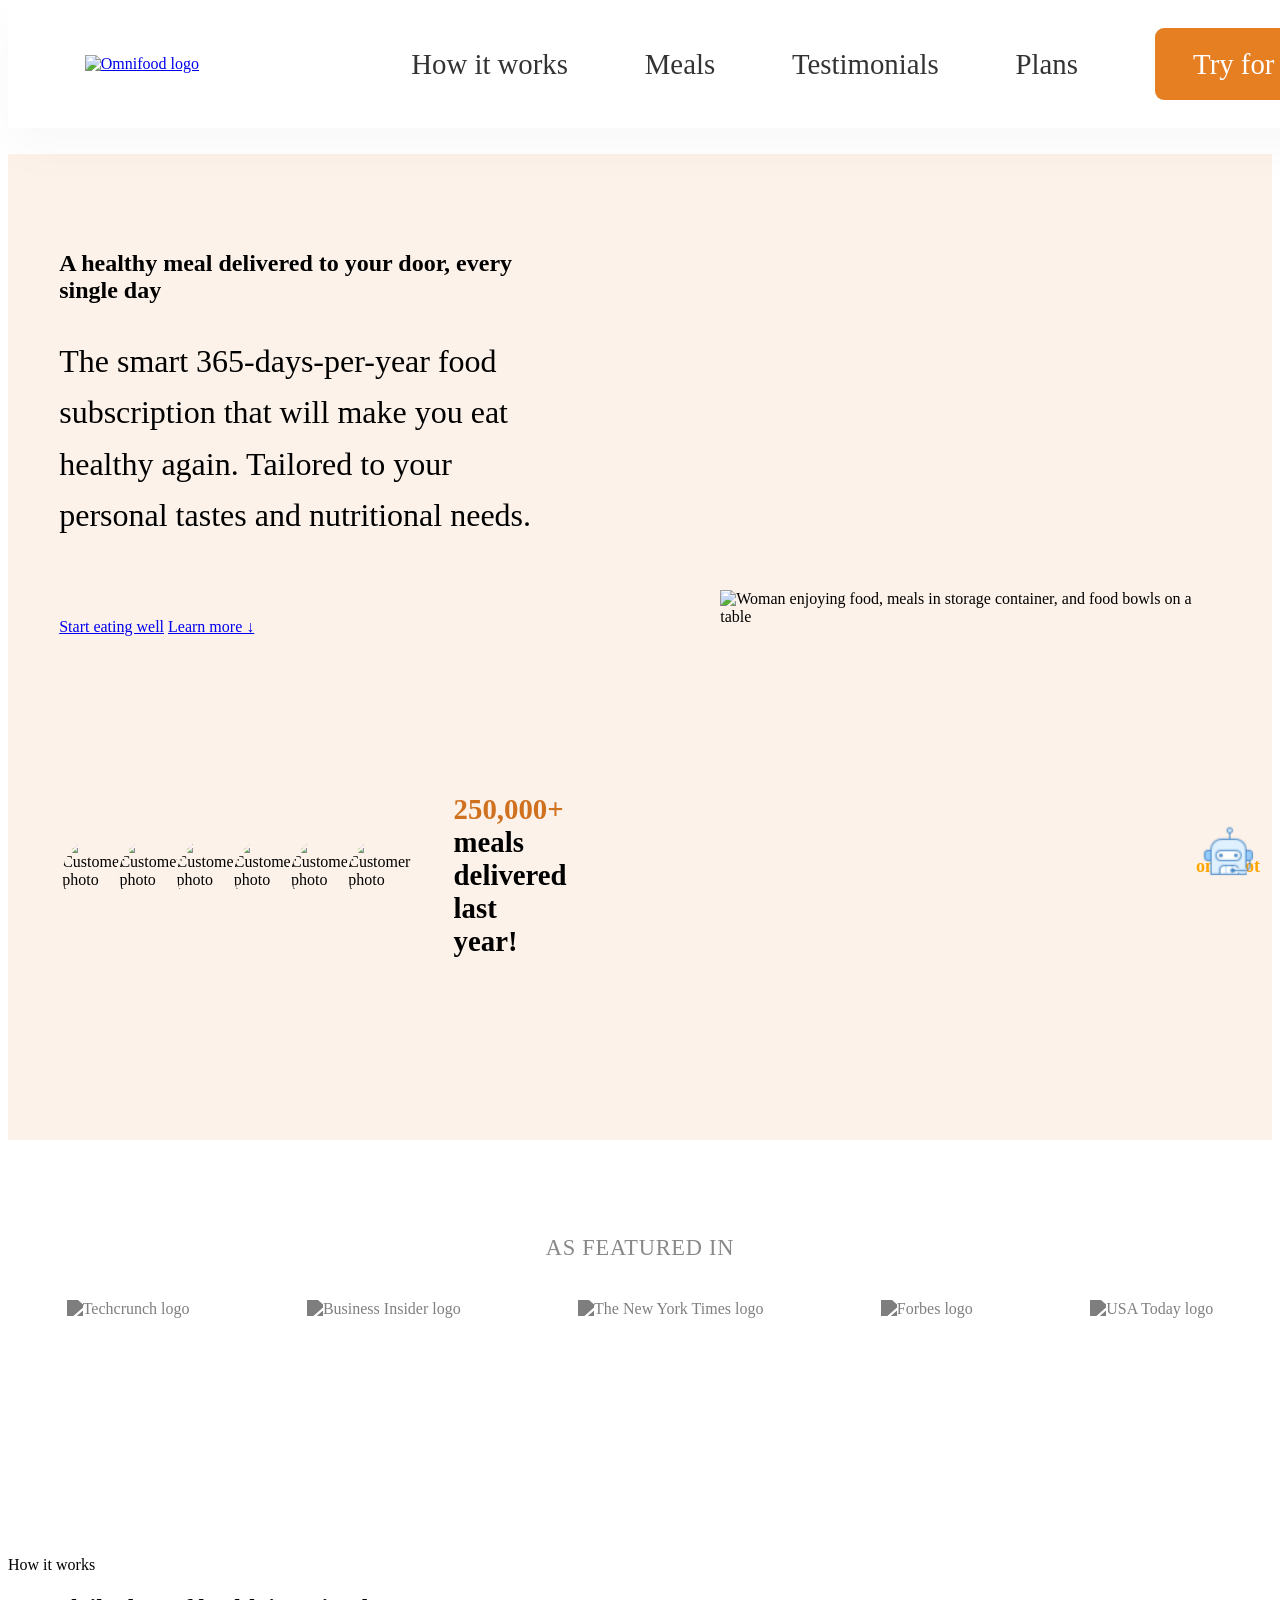
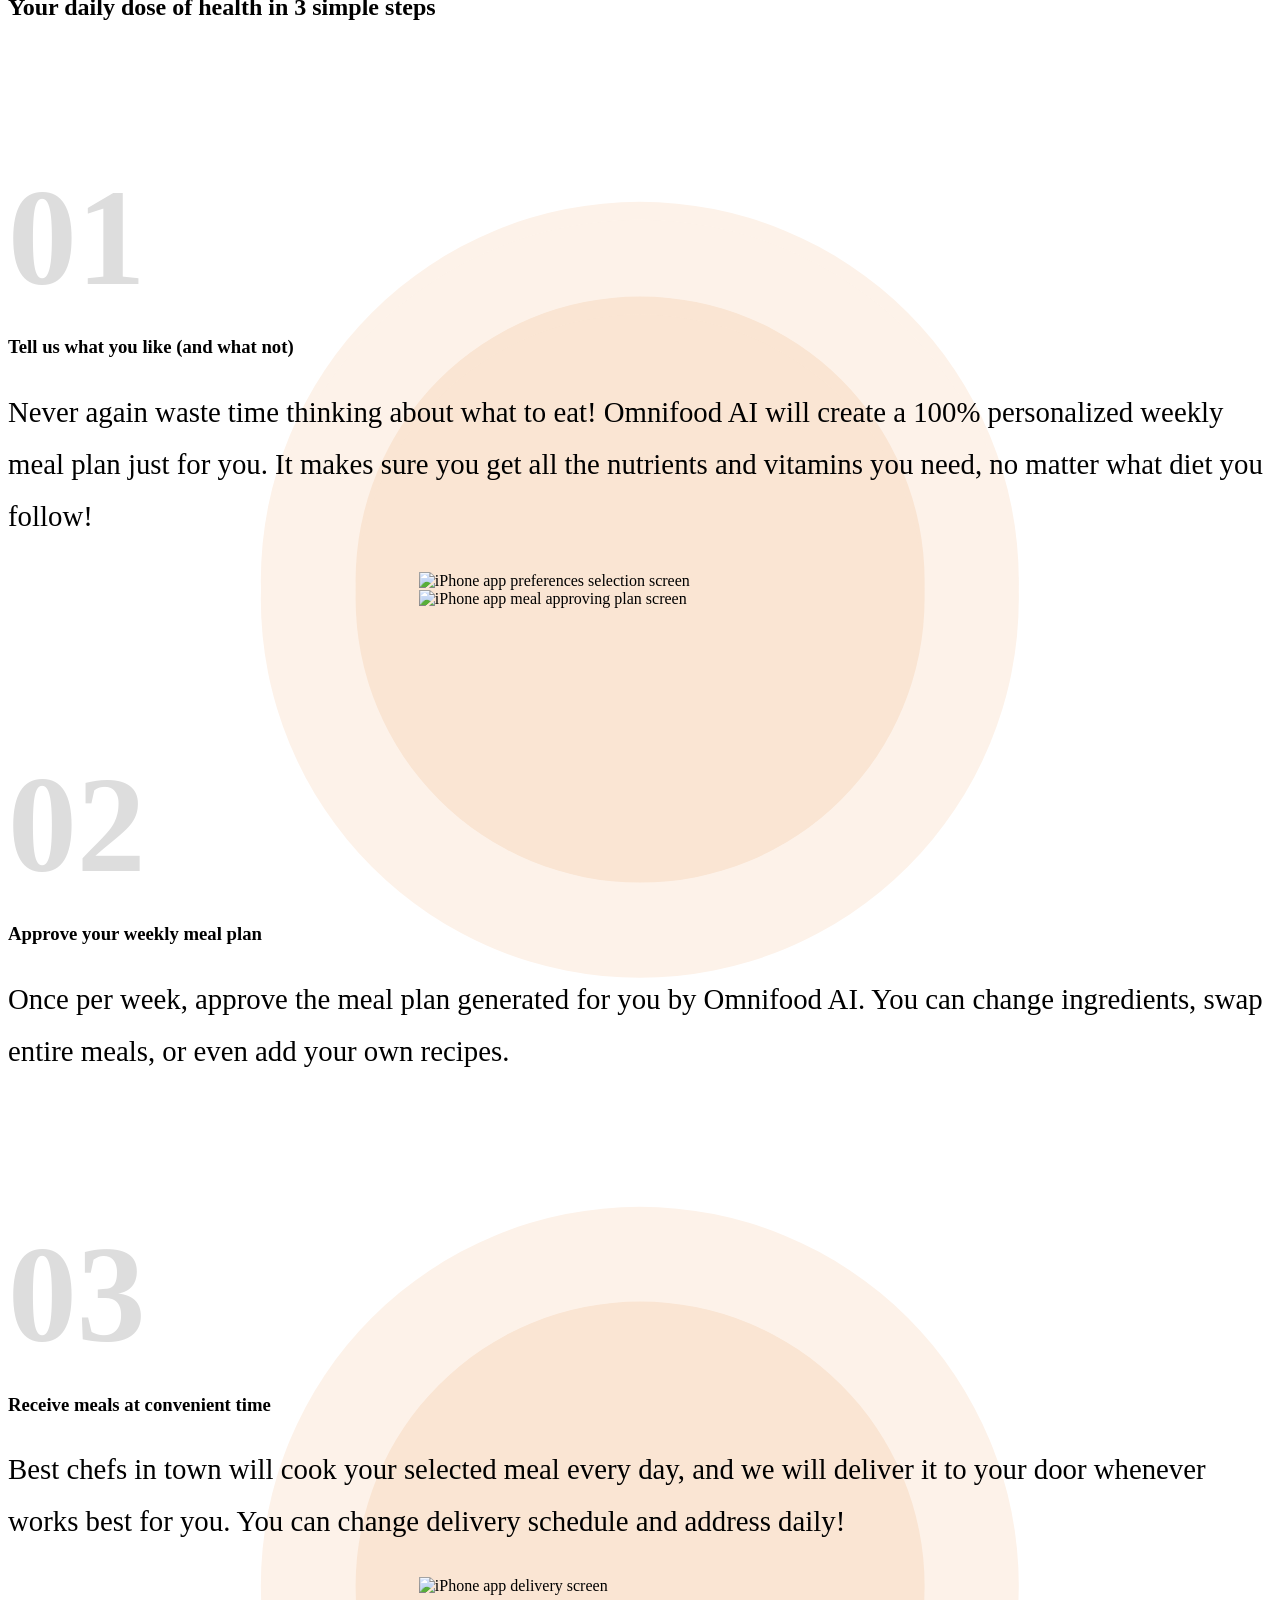
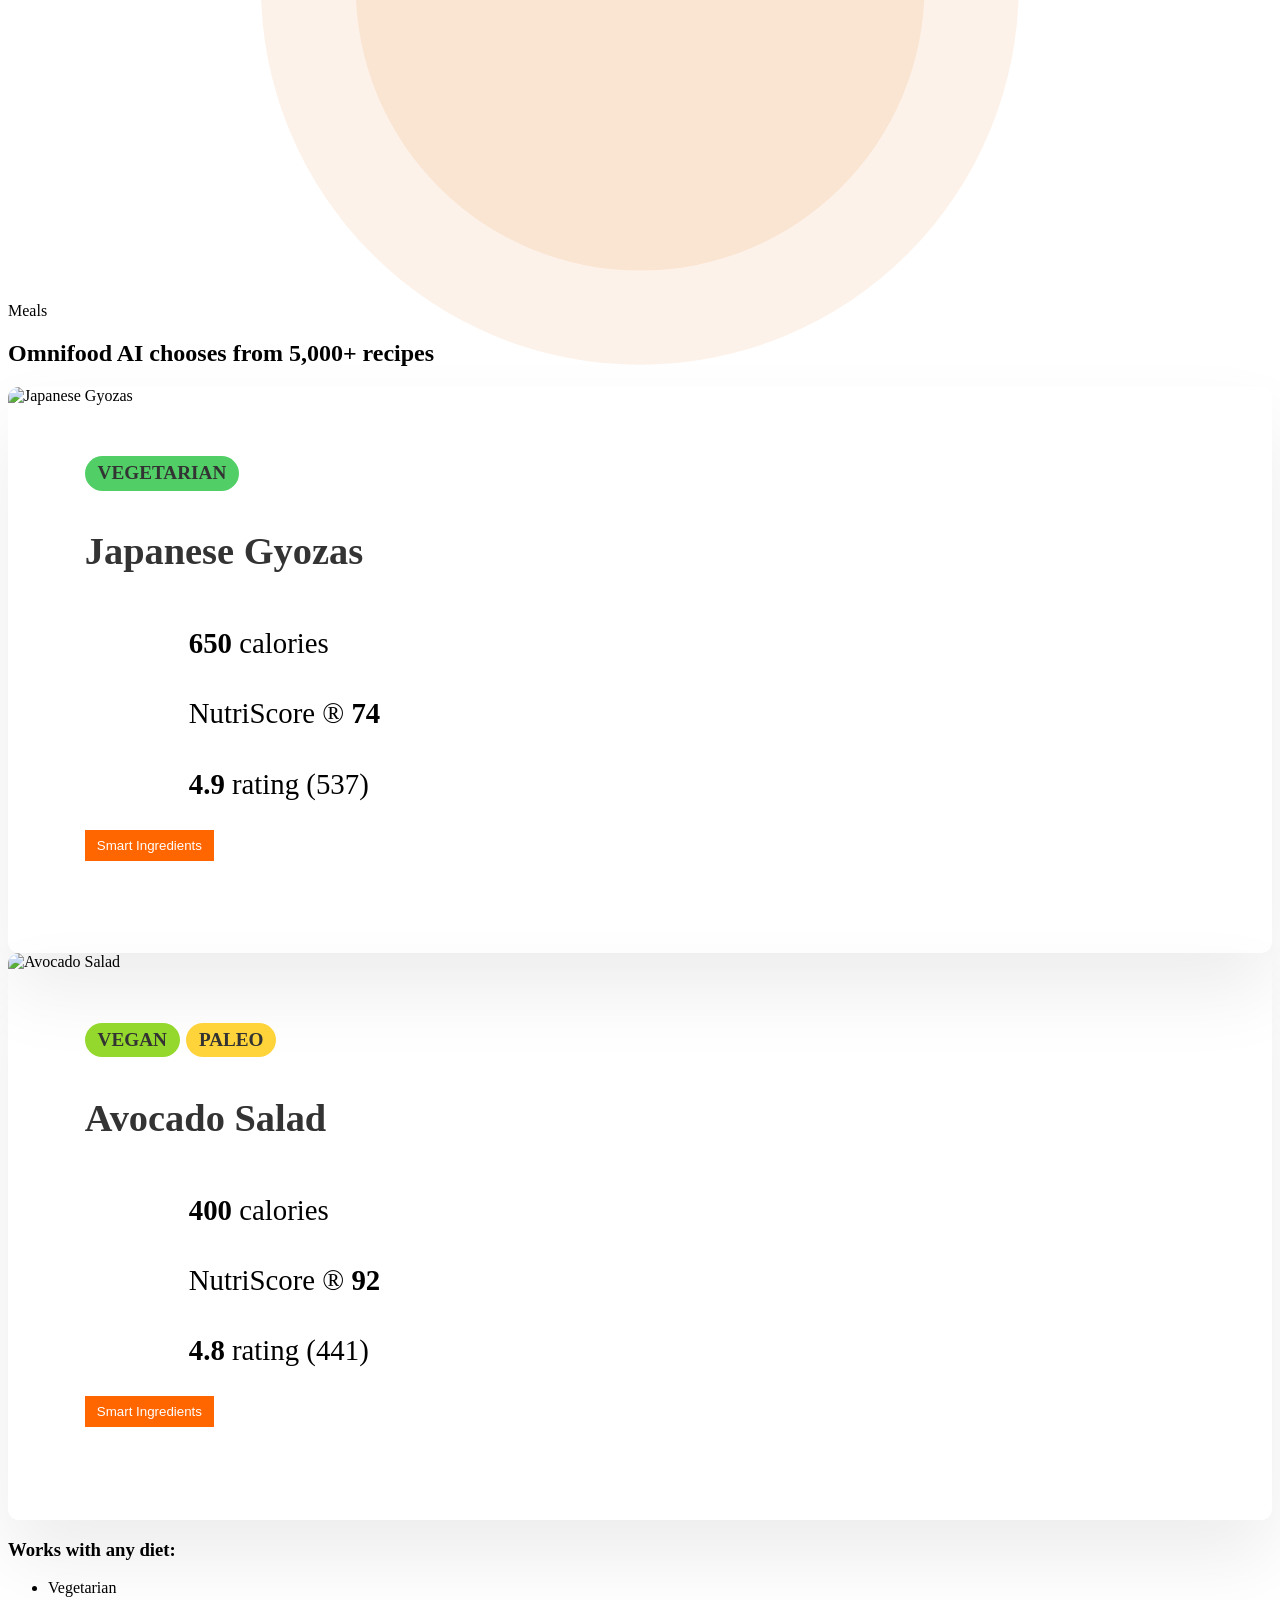
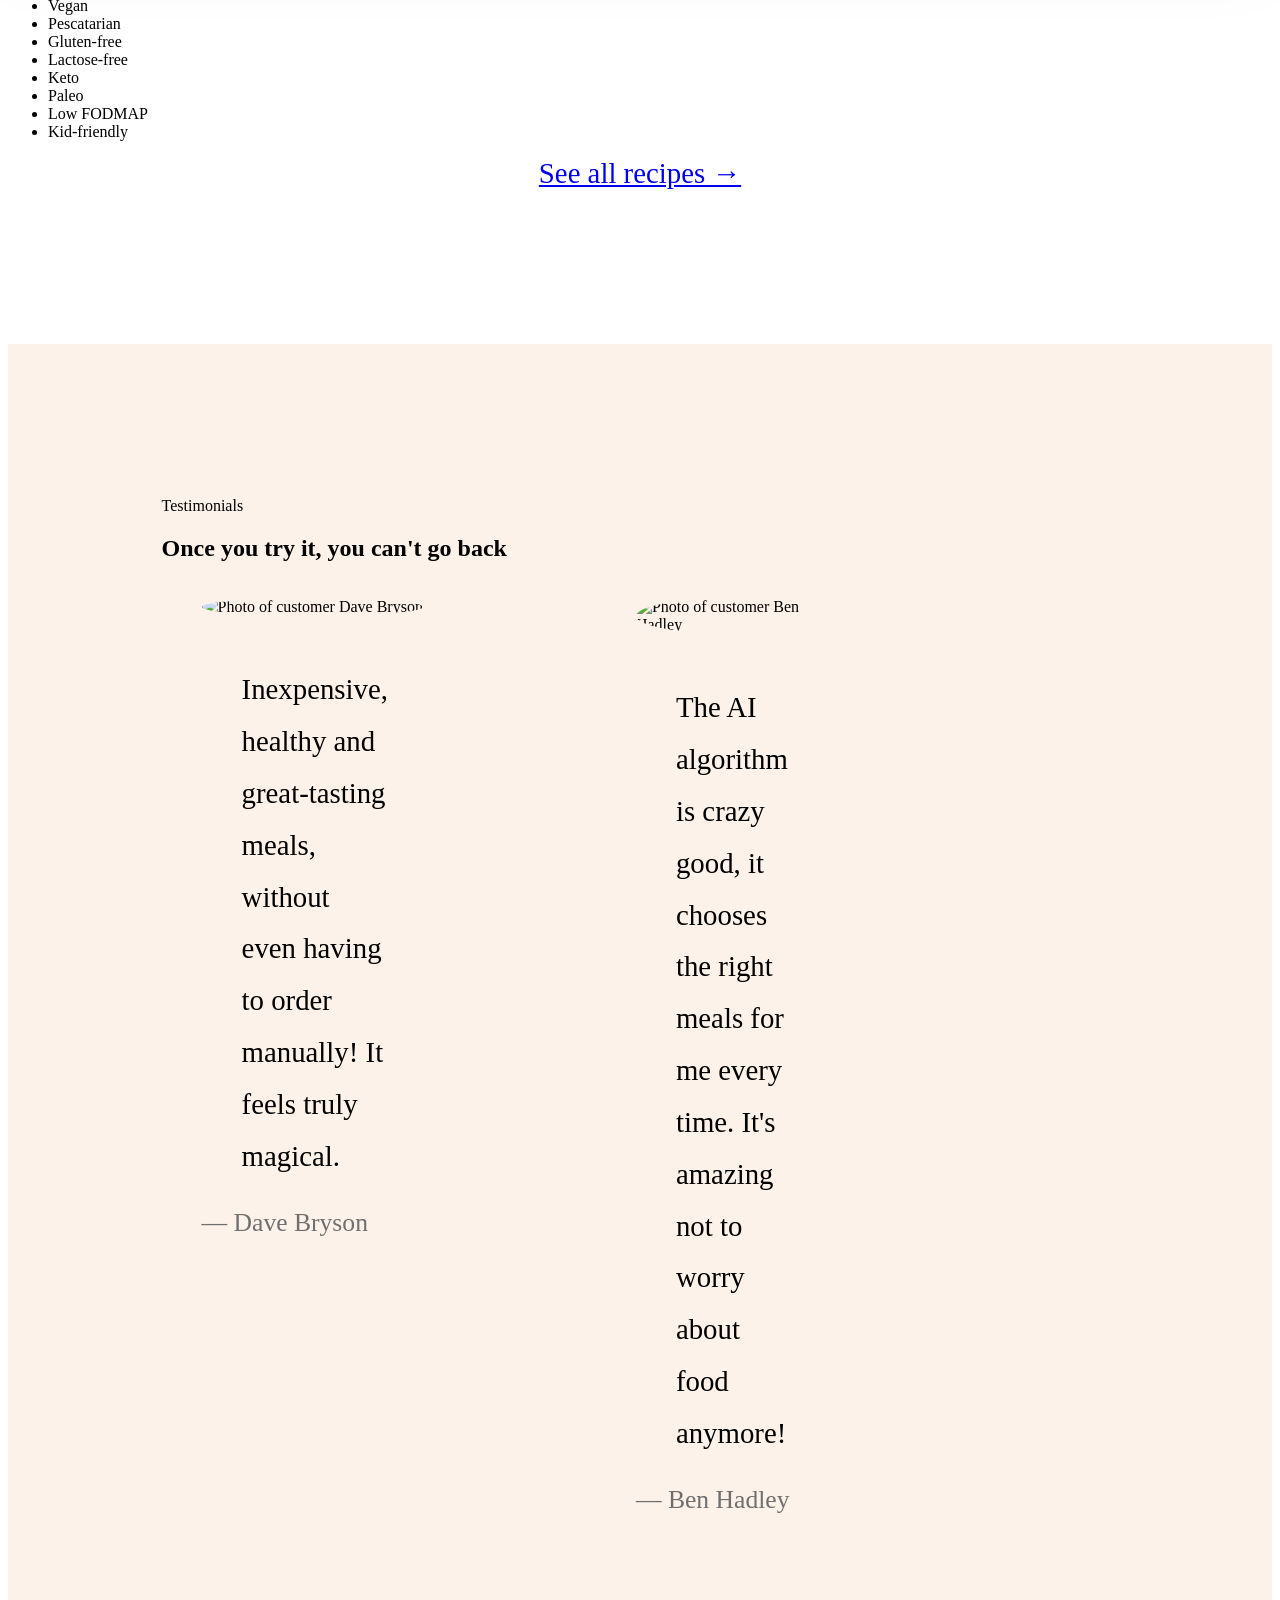
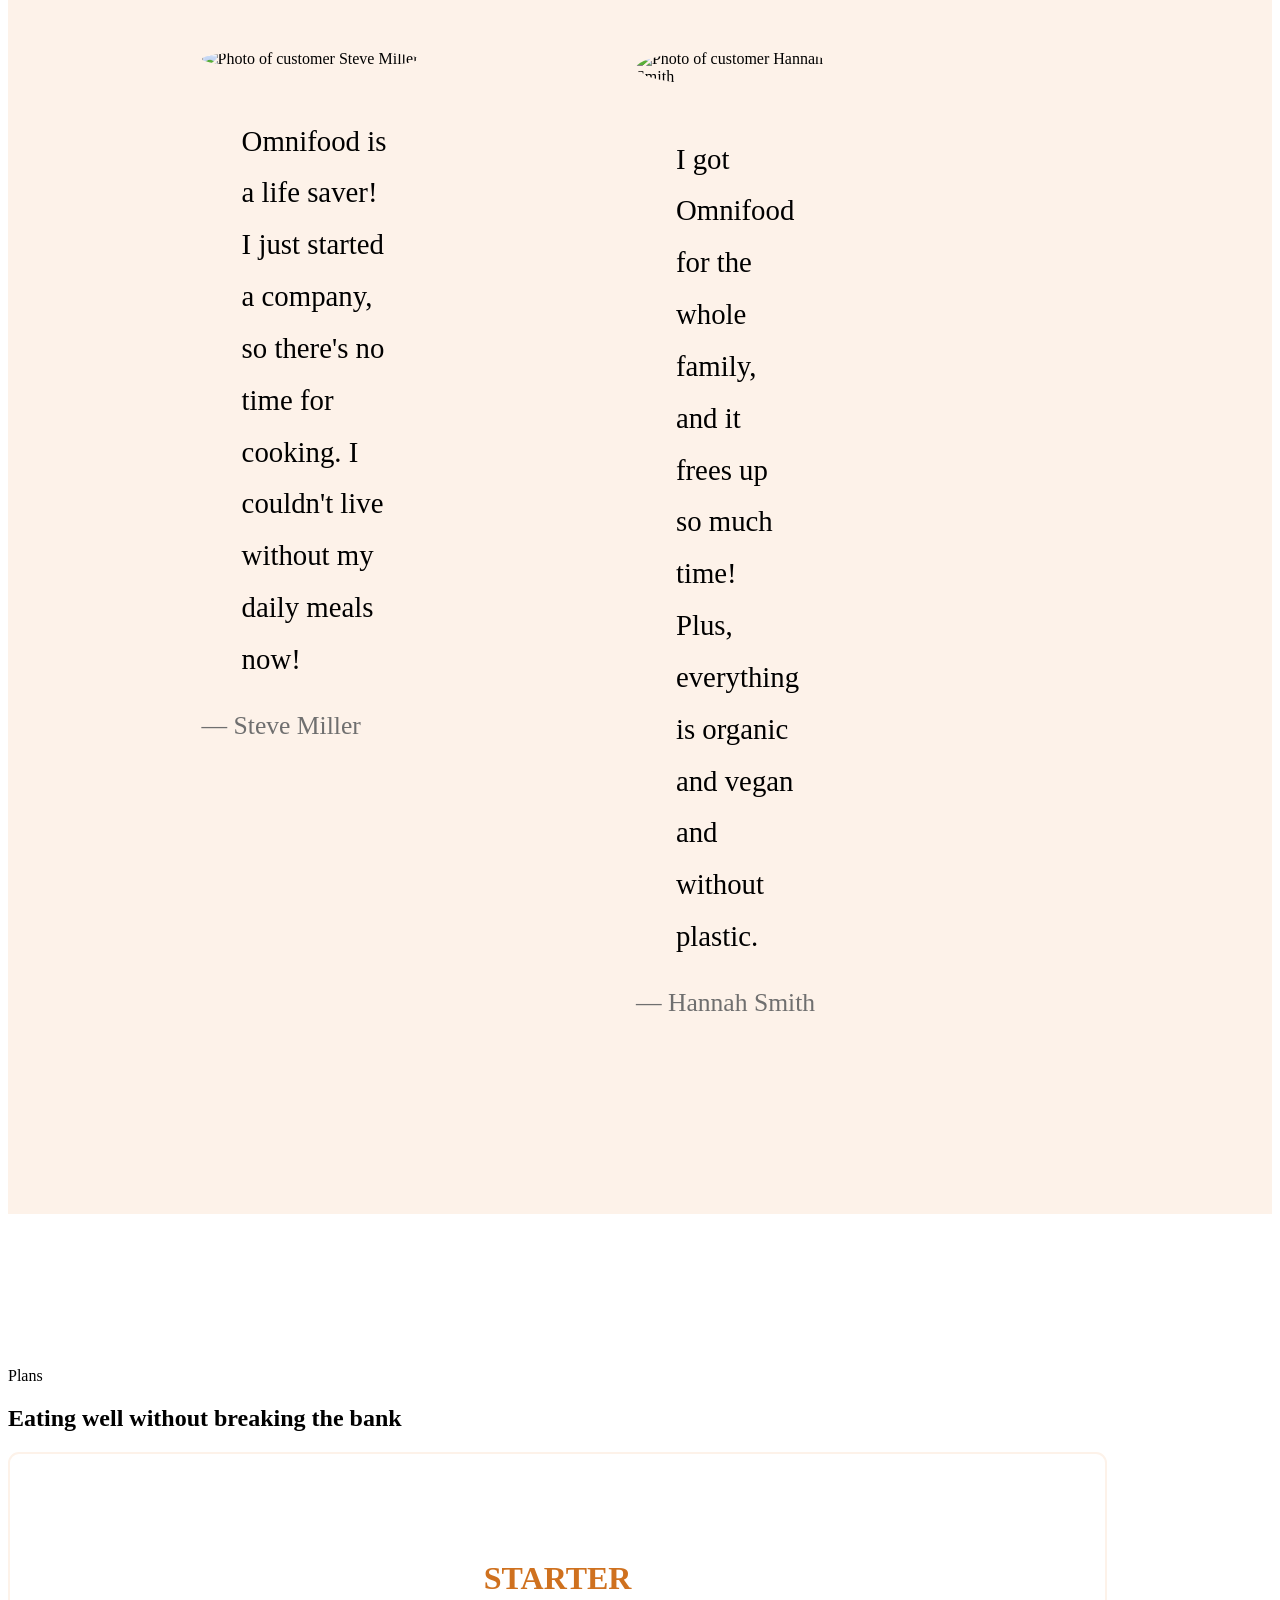
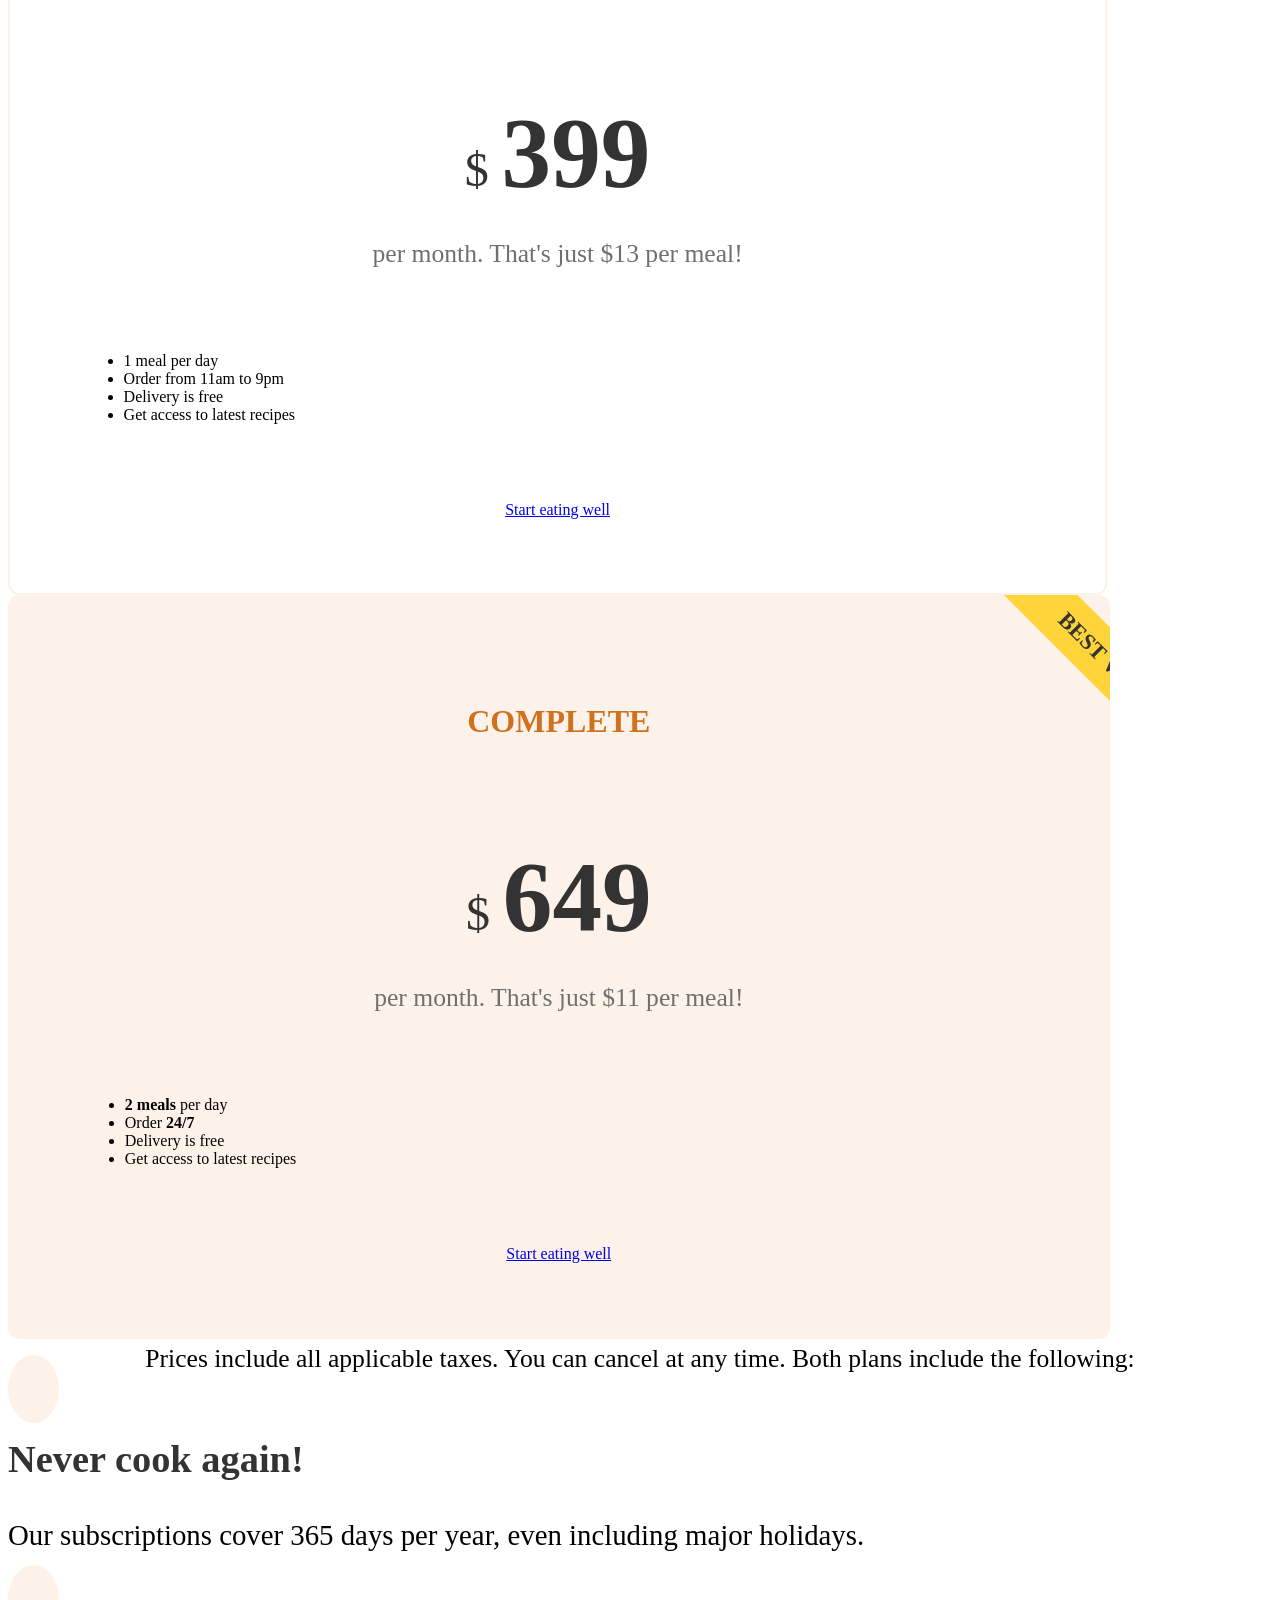
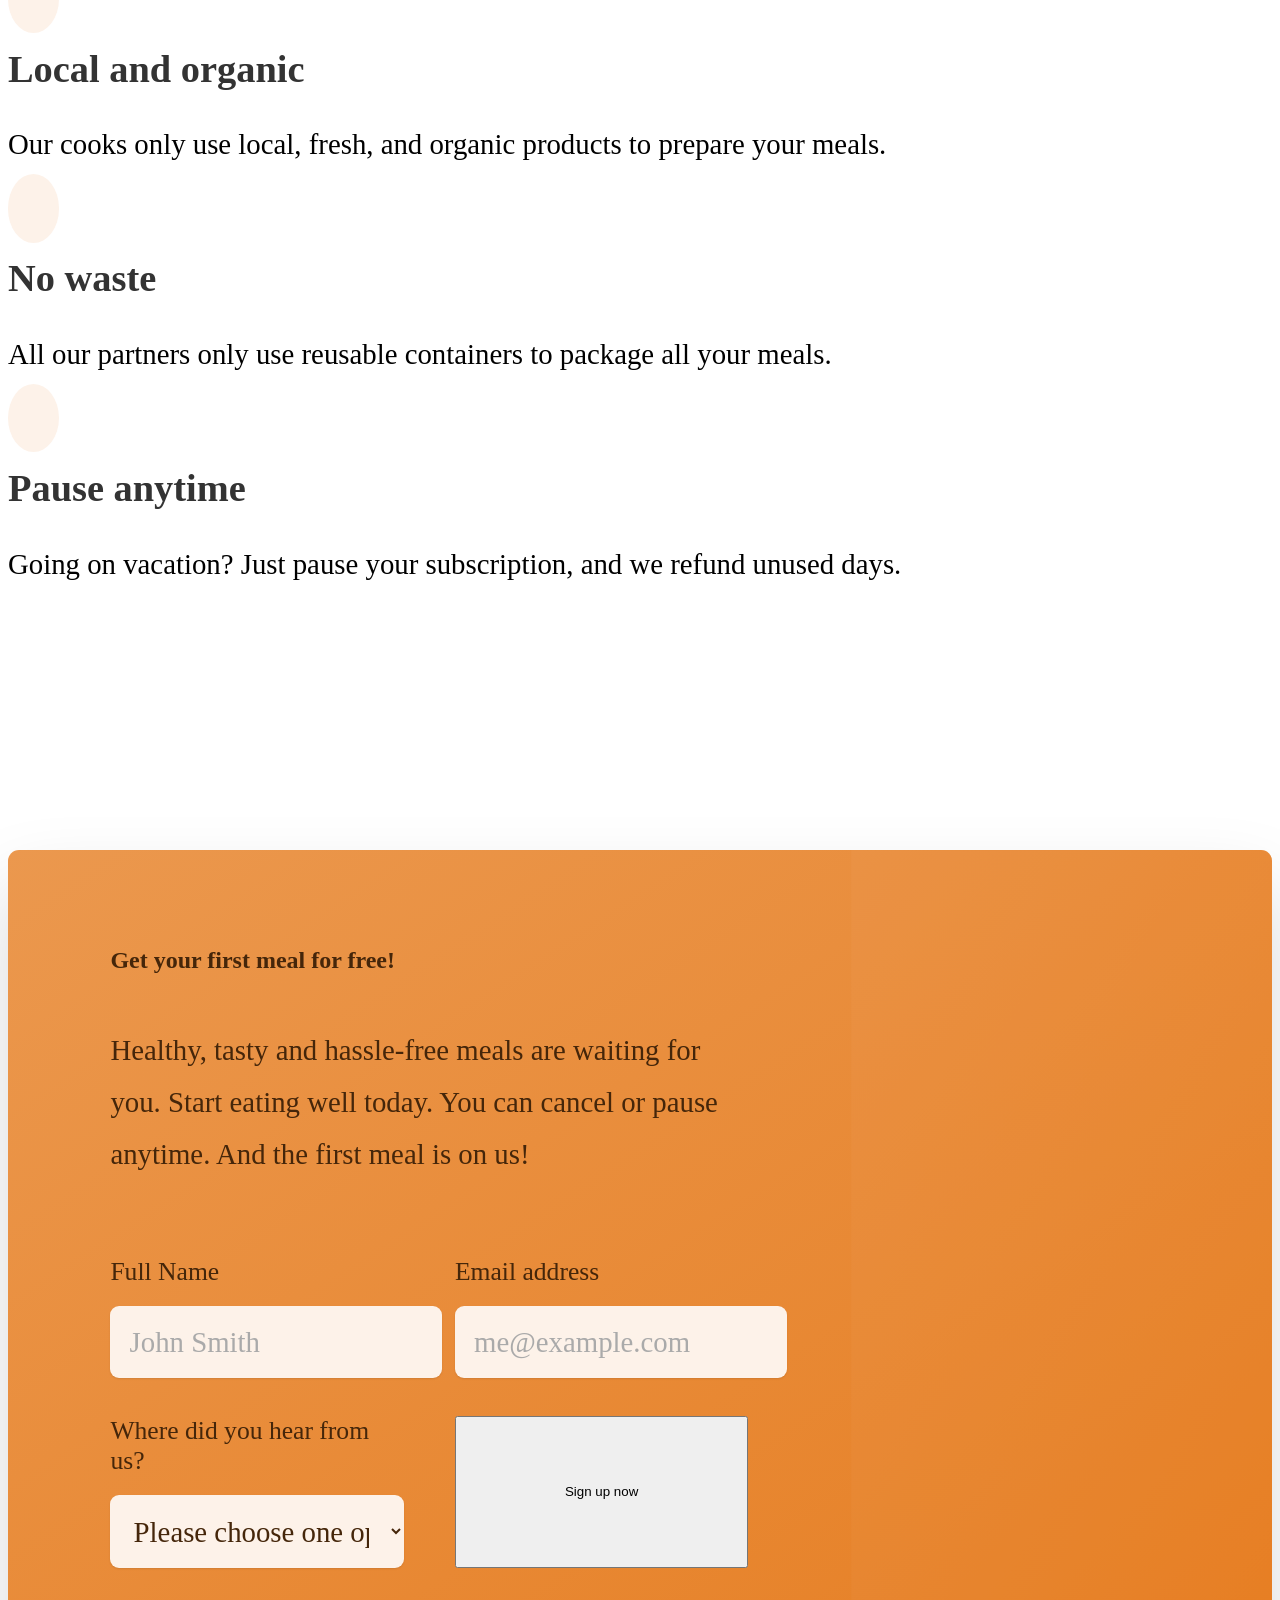
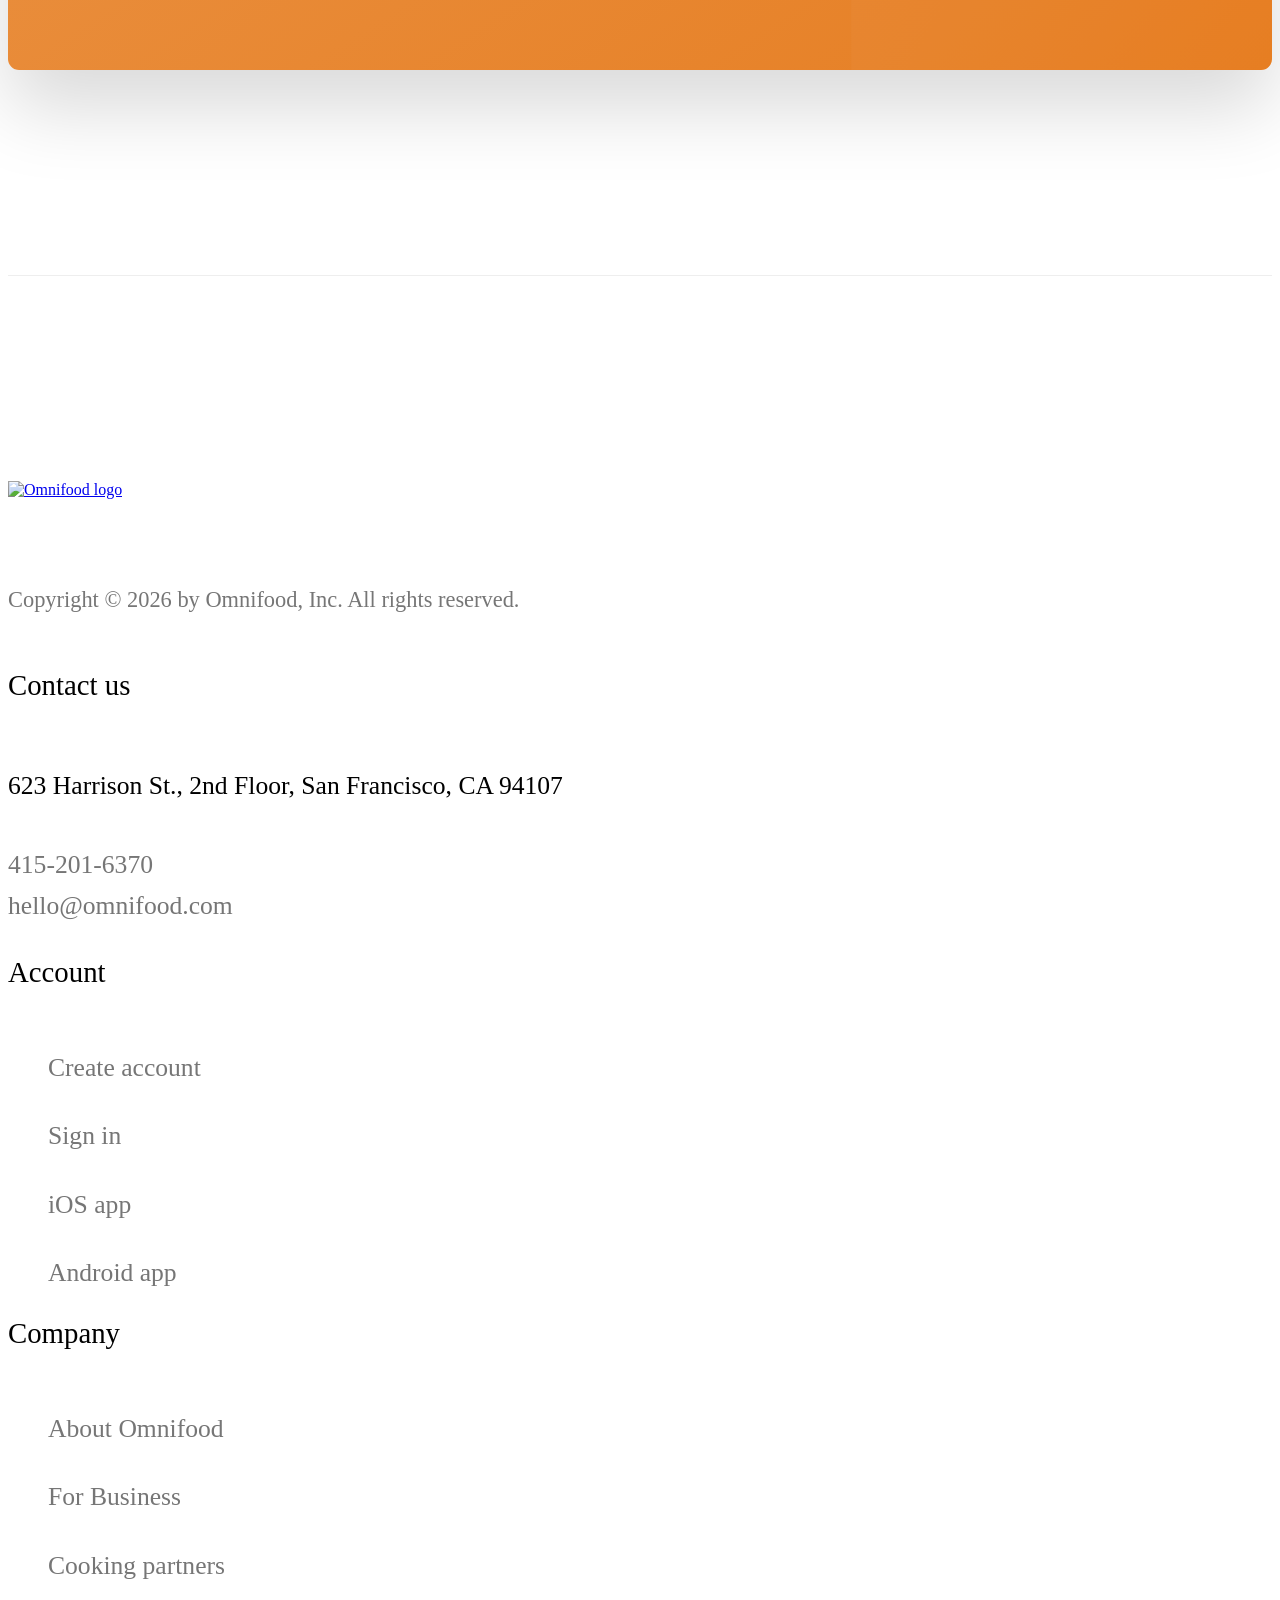
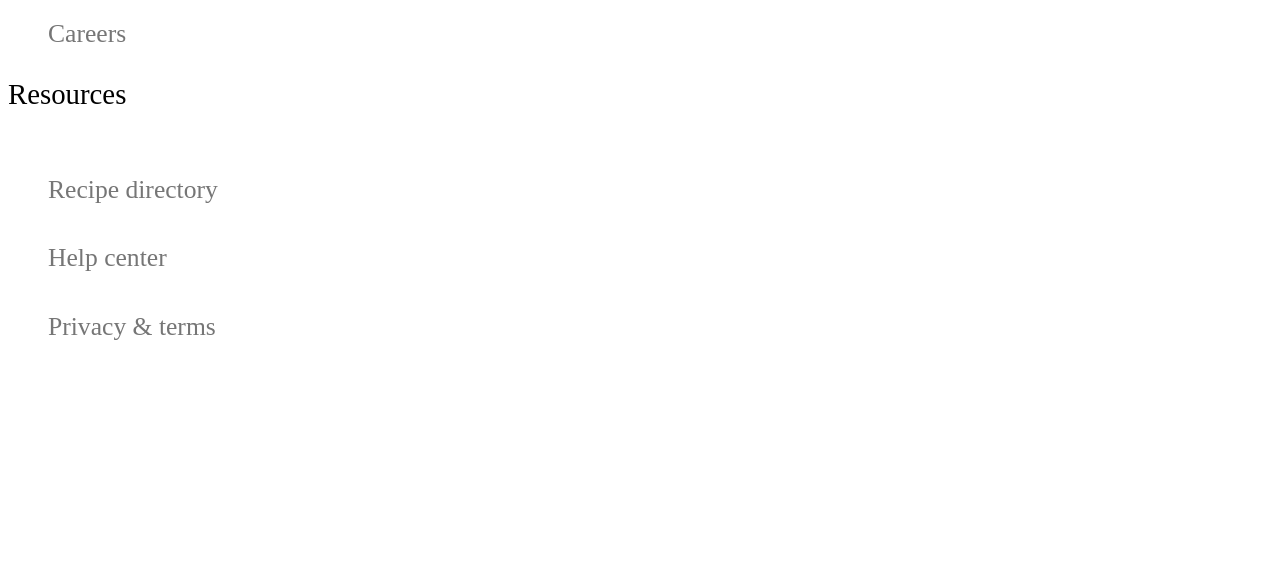
==== index.html @ c822d383 "first commi" ====
<!-- <!DOCTYPE html>
<html lang="en">
  <head>
    <meta charset="UTF-8" />
    <meta http-equiv="X-UA-Compatible" content="IE=edge" />
    <meta
      name="description"
      content="Omnifood is an AI-powered food subscription that will make you eat healthy again, 365 days per year. It's tailored to your personal tastes and nutritional needs."
    />

    Always include this line of code!!! 
    <meta name="viewport" content="width=device-width, initial-scale=1.0" />

    <link rel="icon" href="img/favicon.png" />
    <link rel="apple-touch-icon" href="img/apple-touch-icon.png" />

    <link rel="manifest" href="manifest.webmanifest" />

    <link rel="preconnect" href="https://fonts.gstatic.com" />
    <link
      href="https://fonts.googleapis.com/css2?family=Rubik:wght@400;500;600;700&display=swap"
      rel="stylesheet"
    />

    <link rel="stylesheet" href="css/general.css" />
    <link rel="stylesheet" href="css/style.css" />
    <link rel="stylesheet" href="css/queries.css" />

    <script
      type="module"
      src="https://unpkg.com/ionicons@5.4.0/dist/ionicons/ionicons.esm.js"
    ></script>
    <script
      nomodule=""
      src="https://unpkg.com/ionicons@5.4.0/dist/ionicons/ionicons.js"
    ></script>

    <script
      defer
      src="https://unpkg.com/smoothscroll-polyfill@0.4.4/dist/smoothscroll.min.js"
    ></script>
    <script defer src="js/script.js"></script>

    <title>Omnifood &mdash; Never Cook Again!</title>
  </head>
  <body>
    <header class="header">
      <a href="#">
        <img class="logo" alt="Omnifood logo" src="img/omnifood-logo.png" />
      </a>

      <nav class="main-nav">
        <ul class="main-nav-list">
          <li><a class="main-nav-link" href="#how">How it works</a></li>
          <li><a class="main-nav-link" href="#meals">Meals</a></li>
          <li>
            <a class="main-nav-link" href="#testimonials">Testimonials</a>
          </li>
          <li><a class="main-nav-link" href="#pricing">Plans</a></li>
          <li><a class="main-nav-link nav-cta" href="#cta">Try for free</a></li>
        </ul>
      </nav>

      <button class="btn-mobile-nav">
        <ion-icon class="icon-mobile-nav" name="menu-outline"></ion-icon>
        <ion-icon class="icon-mobile-nav" name="close-outline"></ion-icon>
      </button>
    </header>

    <main>
      <section class="section-hero">
        <div class="hero">
          <div class="hero-text-box">
            <h1 class="heading-primary">
              A healthy meal delivered to your door, every single day
            </h1>
            <p class="hero-description">
              The smart 365-days-per-year food subscription that will make you
              eat healthy again. Tailored to your personal tastes and
              nutritional needs.
            </p>
            <a href="#cta" class="btn btn--full margin-right-sm"
              >Start eating well</a
            >

            <a href="#how" class="btn btn--outline">Learn more &darr;</a>
            <div class="delivered-meals">
              <div class="delivered-imgs">
                <img src="img/customers/customer-1.jpg" alt="Customer photo" />
                <img src="img/customers/customer-2.jpg" alt="Customer photo" />
                <img src="img/customers/customer-3.jpg" alt="Customer photo" />
                <img src="img/customers/customer-4.jpg" alt="Customer photo" />
                <img src="img/customers/customer-5.jpg" alt="Customer photo" />
                <img src="img/customers/customer-6.jpg" alt="Customer photo" />
              </div>
              <p class="delivered-text">
                <span>250,000+</span> meals delivered last year!
              </p>
            </div>
          </div>
          <div class="hero-img-box">
            <picture>
              <source srcset="img/hero.webp" type="image/webp" />
              <source srcset="img/hero-min.png" type="image/png" />

              <img
                src="img/hero-min.png"
                class="hero-img"
                alt="Woman enjoying food, meals in storage container, and food bowls on a table"
              />
            </picture>
          </div>
        </div>
      </section>

      <section class="section-featured">
        <div class="container">
          <h2 class="heading-featured-in">As featured in</h2>
          <div class="logos">
            <img src="img/logos/techcrunch.png" alt="Techcrunch logo" />
            <img
              src="img/logos/business-insider.png"
              alt="Business Insider logo"
            />
            <img
              src="img/logos/the-new-york-times.png"
              alt="The New York Times logo"
            />
            <img src="img/logos/forbes.png" alt="Forbes logo" />
            <img src="img/logos/usa-today.png" alt="USA Today logo" />
          </div>
        </div>
      </section>

      <section class="section-how" id="how">
        <div class="container">
          <span class="subheading">How it works</span>
          <h2 class="heading-secondary">
            Your daily dose of health in 3 simple steps
          </h2>
        </div>

        <div class="container grid grid--2-cols grid--center-v">
           STEP 01 
          <div class="step-text-box">
            <p class="step-number">01</p>
            <h3 class="heading-tertiary">
              Tell us what you like (and what not)
            </h3>
            <p class="step-description">
              Never again waste time thinking about what to eat! Omnifood AI
              will create a 100% personalized weekly meal plan just for you. It
              makes sure you get all the nutrients and vitamins you need, no
              matter what diet you follow!
            </p>
          </div>

          <div class="step-img-box">
            <img
              src="img/app/app-screen-1.png"
              class="step-img"
              alt="iPhone app
            preferences selection screen"
            />
          </div>

          STEP 02 
          <div class="step-img-box">
            <img
              src="img/app/app-screen-2.png"
              class="step-img"
              alt="iPhone app
            meal approving plan screen"
            />
          </div>
          <div class="step-text-box">
            <p class="step-number">02</p>
            <h3 class="heading-tertiary">Approve your weekly meal plan</h3>
            <p class="step-description">
              Once per week, approve the meal plan generated for you by Omnifood
              AI. You can change ingredients, swap entire meals, or even add
              your own recipes.
            </p>
          </div>

          STEP 03 
          <div class="step-text-box">
            <p class="step-number">03</p>
            <h3 class="heading-tertiary">Receive meals at convenient time</h3>
            <p class="step-description">
              Best chefs in town will cook your selected meal every day, and we
              will deliver it to your door whenever works best for you. You can
              change delivery schedule and address daily!
            </p>
          </div>
          <div class="step-img-box">
            <img
              src="img/app/app-screen-3.png"
              class="step-img"
              alt="iPhone app
            delivery screen"
            />
          </div>
        </div>
      </section>

      <section class="section-meals" id="meals">
        <div class="container center-text">
          <span class="subheading">Meals</span>
          <h2 class="heading-secondary">
            Omnifood AI chooses from 5,000+ recipes
          </h2>
        </div>

        <div class="container grid grid--3-cols margin-bottom-md">
          <div class="meal">
            <img
              src="img/meals/meal-1.jpg"
              class="meal-img"
              alt="Japanese Gyozas"
            />
            <div class="meal-content">
              <div class="meal-tags">
                <span class="tag tag--vegetarian">Vegetarian</span>
              </div>
              <p class="meal-title">Japanese Gyozas</p>
              <ul class="meal-attributes">
                <li class="meal-attribute">
                  <ion-icon class="meal-icon" name="flame-outline"></ion-icon>
                  <span><strong>650</strong> calories</span>
                </li>
                <li class="meal-attribute">
                  <ion-icon
                    class="meal-icon"
                    name="restaurant-outline"
                  ></ion-icon>
                  <span>NutriScore &reg; <strong>74</strong></span>
                </li>
                <li class="meal-attribute">
                  <ion-icon class="meal-icon" name="star-outline"></ion-icon>
                  <span><strong>4.9</strong> rating (537)</span>
                </li>
              </ul>
            </div>
          </div>

          <div class="meal">
            <img
              src="img/meals/meal-2.jpg"
              class="meal-img"
              alt="Avocado Salad"
            />
            <div class="meal-content">
              <div class="meal-tags">
                <span class="tag tag--vegan">Vegan</span>
                <span class="tag tag--paleo">Paleo</span>
              </div>
              <p class="meal-title">Avocado Salad</p>
              <ul class="meal-attributes">
                <li class="meal-attribute">
                  <ion-icon class="meal-icon" name="flame-outline"></ion-icon>
                  <span><strong>400</strong> calories</span>
                </li>
                <li class="meal-attribute">
                  <ion-icon
                    class="meal-icon"
                    name="restaurant-outline"
                  ></ion-icon>
                  <span>NutriScore &reg; <strong>92</strong></span>
                </li>
                <li class="meal-attribute">
                  <ion-icon class="meal-icon" name="star-outline"></ion-icon>
                  <span><strong>4.8</strong> rating (441)</span>
                </li>
              </ul>
            </div>
          </div>

          <div class="diets">
            <h3 class="heading-tertiary">Works with any diet:</h3>
            <ul class="list">
              <li class="list-item">
                <ion-icon class="list-icon" name="checkmark-outline"></ion-icon>
                <span>Vegetarian</span>
              </li>
              <li class="list-item">
                <ion-icon class="list-icon" name="checkmark-outline"></ion-icon>
                <span>Vegan</span>
              </li>
              <li class="list-item">
                <ion-icon class="list-icon" name="checkmark-outline"></ion-icon>
                <span>Pescatarian</span>
              </li>
              <li class="list-item">
                <ion-icon class="list-icon" name="checkmark-outline"></ion-icon>
                <span>Gluten-free</span>
              </li>
              <li class="list-item">
                <ion-icon class="list-icon" name="checkmark-outline"></ion-icon>
                <span>Lactose-free</span>
              </li>
              <li class="list-item">
                <ion-icon class="list-icon" name="checkmark-outline"></ion-icon>
                <span>Keto</span>
              </li>
              <li class="list-item">
                <ion-icon class="list-icon" name="checkmark-outline"></ion-icon>
                <span>Paleo</span>
              </li>
              <li class="list-item">
                <ion-icon class="list-icon" name="checkmark-outline"></ion-icon>
                <span>Low FODMAP</span>
              </li>
              <li class="list-item">
                <ion-icon class="list-icon" name="checkmark-outline"></ion-icon>
                <span>Kid-friendly</span>
              </li>
            </ul>
          </div>
        </div>

        <div class="container all-recipes">
          <a href="#" class="link">See all recipes &rarr;</a>
        </div>
      </section>

      <section class="section-testimonials" id="testimonials">
        <div class="testimonials-container">
          <span class="subheading">Testimonials</span>
          <h2 class="heading-secondary">Once you try it, you can't go back</h2>

          <div class="testimonials">
            <figure class="testimonial">
              <img
                class="testimonial-img"
                alt="Photo of customer Dave Bryson"
                src="img/customers/dave.jpg"
              />
              <blockquote class="testimonial-text">
                Inexpensive, healthy and great-tasting meals, without even
                having to order manually! It feels truly magical.
              </blockquote>
              <p class="testimonial-name">&mdash; Dave Bryson</p>
            </figure>

            <figure class="testimonial">
              <img
                class="testimonial-img"
                alt="Photo of customer Ben Hadley"
                src="img/customers/ben.jpg"
              />
              <blockquote class="testimonial-text">
                The AI algorithm is crazy good, it chooses the right meals for
                me every time. It's amazing not to worry about food anymore!
              </blockquote>
              <p class="testimonial-name">&mdash; Ben Hadley</p>
            </figure>

            <figure class="testimonial">
              <img
                class="testimonial-img"
                alt="Photo of customer Steve Miller"
                src="img/customers/steve.jpg"
              />
              <blockquote class="testimonial-text">
                Omnifood is a life saver! I just started a company, so there's
                no time for cooking. I couldn't live without my daily meals now!
              </blockquote>
              <p class="testimonial-name">&mdash; Steve Miller</p>
            </figure>

            <figure class="testimonial">
              <img
                class="testimonial-img"
                alt="Photo of customer Hannah Smith"
                src="img/customers/hannah.jpg"
              />
              <blockquote class="testimonial-text">
                I got Omnifood for the whole family, and it frees up so much
                time! Plus, everything is organic and vegan and without plastic.
              </blockquote>
              <p class="testimonial-name">&mdash; Hannah Smith</p>
            </figure>
          </div>
        </div>

        <div class="gallery">
          <figure class="gallery-item">
            <img
              src="img/gallery/gallery-1.jpg"
              alt="Photo of beautifully
            arranged food"
            />
             <figcaption>Caption</figcaption> 
          </figure>
          <figure class="gallery-item">
            <img
              src="img/gallery/gallery-2.jpg"
              alt="Photo of beautifully
            arranged food"
            />
          </figure>
          <figure class="gallery-item">
            <img
              src="img/gallery/gallery-3.jpg"
              alt="Photo of beautifully
            arranged food"
            />
          </figure>
          <figure class="gallery-item">
            <img
              src="img/gallery/gallery-4.jpg"
              alt="Photo of beautifully
            arranged food"
            />
          </figure>
          <figure class="gallery-item">
            <img
              src="img/gallery/gallery-5.jpg"
              alt="Photo of beautifully
            arranged food"
            />
          </figure>
          <figure class="gallery-item">
            <img
              src="img/gallery/gallery-6.jpg"
              alt="Photo of beautifully
            arranged food"
            />
          </figure>
          <figure class="gallery-item">
            <img
              src="img/gallery/gallery-7.jpg"
              alt="Photo of beautifully
            arranged food"
            />
          </figure>
          <figure class="gallery-item">
            <img
              src="img/gallery/gallery-8.jpg"
              alt="Photo of beautifully
            arranged food"
            />
          </figure>
          <figure class="gallery-item">
            <img
              src="img/gallery/gallery-9.jpg"
              alt="Photo of beautifully
            arranged food"
            />
          </figure>
          <figure class="gallery-item">
            <img
              src="img/gallery/gallery-10.jpg"
              alt="Photo of beautifully
            arranged food"
            />
          </figure>
          <figure class="gallery-item">
            <img
              src="img/gallery/gallery-11.jpg"
              alt="Photo of beautifully
            arranged food"
            />
          </figure>
          <figure class="gallery-item">
            <img
              src="img/gallery/gallery-12.jpg"
              alt="Photo of beautifully
            arranged food"
            />
          </figure>
        </div>
      </section>

      <section class="section-pricing" id="pricing">
        <div class="container">
          <span class="subheading">Plans</span>
          <h2 class="heading-secondary">
            Eating well without breaking the bank
          </h2>
        </div>

        <div class="container grid grid--2-cols margin-bottom-md">
          <div class="pricing-plan pricing-plan--starter">
            <header class="plan-header">
              <p class="plan-name">Starter</p>
              <p class="plan-price"><span>$</span>399</p>
              <p class="plan-text">per month. That's just $13 per meal!</p>
            </header>
            <ul class="list">
              <li class="list-item">
                <ion-icon class="list-icon" name="checkmark-outline"></ion-icon>
                <span>1 meal per day</span>
              </li>
              <li class="list-item">
                <ion-icon class="list-icon" name="checkmark-outline"></ion-icon>
                <span>Order from 11am to 9pm</span>
              </li>
              <li class="list-item">
                <ion-icon class="list-icon" name="checkmark-outline"></ion-icon>
                <span>Delivery is free</span>
              </li>
              <li class="list-item">
                <ion-icon class="list-icon" name="close-outline"></ion-icon>
                <span>Get access to latest recipes</span>
              </li>
            </ul>
            <div class="plan-sign-up">
              <a href="#" class="btn btn--full">Start eating well</a>
            </div>
          </div>

          <div class="pricing-plan pricing-plan--complete">
            <header class="plan-header">
              <p class="plan-name">Complete</p>
              <p class="plan-price"><span>$</span>649</p>
              <p class="plan-text">per month. That's just $11 per meal!</p>
            </header>
            <ul class="list">
              <li class="list-item">
                <ion-icon class="list-icon" name="checkmark-outline"></ion-icon>
                <span><strong>2 meals</strong> per day</span>
              </li>
              <li class="list-item">
                <ion-icon class="list-icon" name="checkmark-outline"></ion-icon>
                <span>Order <strong>24/7</strong></span>
              </li>
              <li class="list-item">
                <ion-icon class="list-icon" name="checkmark-outline"></ion-icon>
                <span>Delivery is free</span>
              </li>
              <li class="list-item">
                <ion-icon class="list-icon" name="checkmark-outline"></ion-icon>
                <span>Get access to latest recipes</span>
              </li>
            </ul>
            <div class="plan-sign-up">
              <a href="#" class="btn btn--full">Start eating well</a>
            </div>
          </div>
        </div>

        <div class="container grid">
          <aside class="plan-details">
            Prices include all applicable taxes. You can cancel at any time.
            Both plans include the following:
          </aside>
        </div>

        <div class="container grid grid--4-cols">
          <div class="feature">
            <ion-icon class="feature-icon" name="infinite-outline"></ion-icon>
            <p class="feature-title">Never cook again!</p>
            <p class="feature-text">
              Our subscriptions cover 365 days per year, even including major
              holidays.
            </p>
          </div>
          <div class="feature">
            <ion-icon class="feature-icon" name="nutrition-outline"></ion-icon>
            <p class="feature-title">Local and organic</p>
            <p class="feature-text">
              Our cooks only use local, fresh, and organic products to prepare
              your meals.
            </p>
          </div>
          <div class="feature">
            <ion-icon class="feature-icon" name="leaf-outline"></ion-icon>
            <p class="feature-title">No waste</p>
            <p class="feature-text">
              All our partners only use reusable containers to package all your
              meals.
            </p>
          </div>
          <div class="feature">
            <ion-icon class="feature-icon" name="pause-outline"></ion-icon>
            <p class="feature-title">Pause anytime</p>
            <p class="feature-text">
              Going on vacation? Just pause your subscription, and we refund
              unused days.
            </p>
          </div>
        </div>
      </section>

      <section class="section-cta" id="cta">
        <div class="container">
          <div class="cta">
            <div class="cta-text-box">
              <h2 class="heading-secondary">Get your first meal for free!</h2>
              <p class="cta-text">
                Healthy, tasty and hassle-free meals are waiting for you. Start
                eating well today. You can cancel or pause anytime. And the
                first meal is on us!
              </p>

              <form class="cta-form" name="sign-up" netlify>
                <div>
                  <label for="full-name">Full Name</label>
                  <input
                    id="full-name"
                    type="text"
                    placeholder="John Smith"
                    name="full-name"
                    required
                  />
                </div>

                <div>
                  <label for="email">Email address</label>
                  <input
                    id="email"
                    type="email"
                    placeholder="me@example.com"
                    name="email"
                    required
                  />
                </div>

                <div>
                  <label for="select-where">Where did you hear from us?</label>
                  <select id="select-where" name="select-where" required>
                    <option value="">Please choose one option:</option>
                    <option value="friends">Friends and family</option>
                    <option value="youtube">YouTube video</option>
                    <option value="podcast">Podcast</option>
                    <option value="ad">Facebook ad</option>
                    <option value="others">Others</option>
                  </select>
                </div>

                <button class="btn btn--form">Sign up now</button>

                 <input type="checkbox" />
                <input type="number" /> 
              </form>
            </div>
            <div
              class="cta-img-box"
              role="img"
              aria-label="Woman enjoying food"
            ></div>
          </div>
        </div>
      </section>
    </main>

    <footer class="footer">
      <div class="container grid grid--footer">
        <div class="logo-col">
          <a href="#" class="footer-logo">
            <img class="logo" alt="Omnifood logo" src="img/omnifood-logo.png" />
          </a>

          <ul class="social-links">
            <li>
              <a class="footer-link" href="#"
                ><ion-icon class="social-icon" name="logo-instagram"></ion-icon
              ></a>
            </li>
            <li>
              <a class="footer-link" href="#"
                ><ion-icon class="social-icon" name="logo-facebook"></ion-icon
              ></a>
            </li>
            <li>
              <a class="footer-link" href="#"
                ><ion-icon class="social-icon" name="logo-twitter"></ion-icon
              ></a>
            </li>
          </ul>

          <p class="copyright">
            Copyright &copy; <span class="year">2027</span> by Omnifood, Inc.
            All rights reserved.
          </p>
        </div>

        <div class="address-col">
          <p class="footer-heading">Contact us</p>
          <address class="contacts">
            <p class="address">
              623 Harrison St., 2nd Floor, San Francisco, CA 94107
            </p>
            <p>
              <a class="footer-link" href="tel:415-201-6370">415-201-6370</a
              ><br />
              <a class="footer-link" href="mailto:hello@omnifood.com"
                >hello@omnifood.com</a
              >
            </p>
          </address>
        </div>

        <nav class="nav-col">
          <p class="footer-heading">Account</p>
          <ul class="footer-nav">
            <li><a class="footer-link" href="#">Create account</a></li>
            <li><a class="footer-link" href="#">Sign in</a></li>
            <li><a class="footer-link" href="#">iOS app</a></li>
            <li><a class="footer-link" href="#">Android app</a></li>
          </ul>
        </nav>

        <nav class="nav-col">
          <p class="footer-heading">Company</p>
          <ul class="footer-nav">
            <li><a class="footer-link" href="#">About Omnifood</a></li>
            <li><a class="footer-link" href="#">For Business</a></li>
            <li><a class="footer-link" href="#">Cooking partners</a></li>
            <li><a class="footer-link" href="#">Careers</a></li>
          </ul>
        </nav>

        <nav class="nav-col">
          <p class="footer-heading">Resources</p>
          <ul class="footer-nav">
            <li><a class="footer-link" href="#">Recipe directory </a></li>
            <li><a class="footer-link" href="#">Help center</a></li>
            <li><a class="footer-link" href="#">Privacy & terms</a></li>
          </ul>
        </nav>
      </div>
    </footer>
  </body>
</html> -->
<!DOCTYPE html>
<html lang="en">
  <head>
    <meta charset="UTF-8" />
    <meta http-equiv="X-UA-Compatible" content="IE=edge" />
    <meta
      name="description"
      content="Omnifood is an AI-powered food subscription that will make you eat healthy again, 365 days per year. It's tailored to your personal tastes and nutritional needs."
    />

    <!-- Always include this line of code!!! -->
    <meta name="viewport" content="width=device-width, initial-scale=1.0" />

    <link rel="icon" href="img/favicon.png" />
    <link rel="apple-touch-icon" href="img/apple-touch-icon.png" />

    <link rel="manifest" href="manifest.webmanifest" />

    <link rel="preconnect" href="https://fonts.gstatic.com" />
    <link
      href="https://fonts.googleapis.com/css2?family=Rubik:wght@400;500;600;700&display=swap"
      rel="stylesheet"
    />

    <link rel="stylesheet" href="css/general.css" />
    <link rel="stylesheet" href="css/style.css" />
    <link rel="stylesheet" href="css/queries.css" />

    <script
      type="module"
      src="https://unpkg.com/ionicons@5.4.0/dist/ionicons/ionicons.esm.js"
    ></script>
    <script
      nomodule=""
      src="https://unpkg.com/ionicons@5.4.0/dist/ionicons/ionicons.js"
    ></script>

    <script
      defer
      src="https://unpkg.com/smoothscroll-polyfill@0.4.4/dist/smoothscroll.min.js"
    ></script>
    <script defer src="js/script.js"></script>

    <title>Omnifood &mdash; Never Cook Again!</title>
  </head>
  <body>
    <header class="header">
      <a href="#">
        <img class="logo" alt="Omnifood logo" src="img/omnifood-logo.png" />
      </a>

      <nav class="main-nav">
       
          <ul class="main-nav-list">
          <li><a class="main-nav-link" href="#how">How it works</a></li>
          <li><a class="main-nav-link" href="#meals">Meals</a></li>
          <li>
            <a class="main-nav-link" href="#testimonials">Testimonials</a>
          </li>
          <li><a class="main-nav-link" href="#pricing">Plans</a></li>
          <li><a class="main-nav-link nav-cta" href="#cta">Try for free</a></li>
        </ul>
      </nav>

      <button class="btn-mobile-nav">
        <ion-icon class="icon-mobile-nav" name="menu-outline"></ion-icon>
        <ion-icon class="icon-mobile-nav" name="close-outline"></ion-icon>
      </button>
    </header>

    <main>
      <section class="section-hero">
        <div class="hero">
          <div class="hero-text-box">
            <h1 class="heading-primary">
              A healthy meal delivered to your door, every single day
            </h1>
            <p class="hero-description">
              The smart 365-days-per-year food subscription that will make you
              eat healthy again. Tailored to your personal tastes and
              nutritional needs.
            </p>
            <a href="#cta" class="btn btn--full margin-right-sm"
              >Start eating well</a
            >

            <a href="#how" class="btn btn--outline">Learn more &darr;</a>
            <div class="delivered-meals">
              <div class="delivered-imgs">
                <img src="img/customers/customer-1.jpg" alt="Customer photo" />
                <img src="img/customers/customer-2.jpg" alt="Customer photo" />
                <img src="img/customers/customer-3.jpg" alt="Customer photo" />
                <img src="img/customers/customer-4.jpg" alt="Customer photo" />
                <img src="img/customers/customer-5.jpg" alt="Customer photo" />
                <img src="img/customers/customer-6.jpg" alt="Customer photo" />
              </div>
              <p class="delivered-text">
                <span>250,000+</span> meals delivered last year!
              </p>
            </div>
          </div>
          <div class="hero-img-box">
            <picture>
              <source srcset="img/hero.webp" type="image/webp" />
              <source srcset="img/hero-min.png" type="image/png" />

              <img
                src="img/hero-min.png"
                class="hero-img"
                alt="Woman enjoying food, meals in storage container, and food bowls on a table"
              />
            </picture>
          </div>
        </div>
      </section>

      <section class="section-featured">
        <div class="container">
          <h2 class="heading-featured-in">As featured in</h2>
          <div class="logos">
            <img src="img/logos/techcrunch.png" alt="Techcrunch logo" />
            <img
              src="img/logos/business-insider.png"
              alt="Business Insider logo"
            />
            <img
              src="img/logos/the-new-york-times.png"
              alt="The New York Times logo"
            />
            <img src="img/logos/forbes.png" alt="Forbes logo" />
            <img src="img/logos/usa-today.png" alt="USA Today logo" />
          </div>
        </div>
      </section>

      <section class="section-how" id="how">
        <div class="container">
          <span class="subheading">How it works</span>
          <h2 class="heading-secondary">
            Your daily dose of health in 3 simple steps
          </h2>
        </div>

        <div class="container grid grid--2-cols grid--center-v">
          <!-- STEP 01 -->
          <div class="step-text-box">
            <p class="step-number">01</p>
            <h3 class="heading-tertiary">
              Tell us what you like (and what not)
            </h3>
            <p class="step-description">
              Never again waste time thinking about what to eat! Omnifood AI
              will create a 100% personalized weekly meal plan just for you. It
              makes sure you get all the nutrients and vitamins you need, no
              matter what diet you follow!
            </p>
          </div>

          <div class="step-img-box">
            <img
              src="img/app/app-screen-1.png"
              class="step-img"
              alt="iPhone app
            preferences selection screen"
            />
          </div>

          <!-- STEP 02 -->
          <div class="step-img-box">
            <img
              src="img/app/app-screen-2.png"
              class="step-img"
              alt="iPhone app
            meal approving plan screen"
            />
          </div>
          <div class="step-text-box">
            <p class="step-number">02</p>
            <h3 class="heading-tertiary">Approve your weekly meal plan</h3>
            <p class="step-description">
              Once per week, approve the meal plan generated for you by Omnifood
              AI. You can change ingredients, swap entire meals, or even add
              your own recipes.
            </p>
          </div>

          <!-- STEP 03 -->
          <div class="step-text-box">
            <p class="step-number">03</p>
            <h3 class="heading-tertiary">Receive meals at convenient time</h3>
            <p class="step-description">
              Best chefs in town will cook your selected meal every day, and we
              will deliver it to your door whenever works best for you. You can
              change delivery schedule and address daily!
            </p>
          </div>
          <div class="step-img-box">
            <img
              src="img/app/app-screen-3.png"
              class="step-img"
              alt="iPhone app
            delivery screen"
            />
          </div>
        </div>
      </section>

      <section class="section-meals" id="meals">
        <div class="container center-text">
          <span class="subheading">Meals</span>
          <h2 class="heading-secondary">
            Omnifood AI chooses from 5,000+ recipes
          </h2>
        </div>

         <div class="container grid grid--3-cols margin-bottom-md">
           
           <div class="meal">
            <img src="img/meals/meal-1.jpg" class="meal-img" alt="Japanese Gyozas" />
            <div class="meal-content">
              <div class="meal-tags">
                <span class="tag tag--vegetarian">Vegetarian</span>
              </div>
              <p class="meal-title">Japanese Gyozas</p>
              <ul class="meal-attributes">
                <li class="meal-attribute">
                  <ion-icon class="meal-icon" name="flame-outline"></ion-icon>
                  <span><strong>650</strong> calories</span>
                </li>
                <li class="meal-attribute">
                  <ion-icon class="meal-icon" name="restaurant-outline"></ion-icon>
                  <span>NutriScore &reg; <strong>74</strong></span>
                </li>
                <li class="meal-attribute">
                  <ion-icon class="meal-icon" name="star-outline"></ion-icon>
                  <span><strong>4.9</strong> rating (537)</span>
                </li>
              </ul>
              <button class="btn swap-btn" data-meal="gyozas">Smart Ingredients</button>
              <ul class="swapped-ingredients" id="gyozas-swaps"></ul>
            </div>
          </div>
          
          <div class="meal">
            <img src="img/meals/meal-2.jpg" class="meal-img" alt="Avocado Salad" />
            <div class="meal-content">
              <div class="meal-tags">
                <span class="tag tag--vegan">Vegan</span>
                <span class="tag tag--paleo">Paleo</span>
              </div>
              <p class="meal-title">Avocado Salad</p>
              <ul class="meal-attributes">
                <li class="meal-attribute">
                  <ion-icon class="meal-icon" name="flame-outline"></ion-icon>
                  <span><strong>400</strong> calories</span>
                </li>
                <li class="meal-attribute">
                  <ion-icon class="meal-icon" name="restaurant-outline"></ion-icon>
                  <span>NutriScore &reg; <strong>92</strong></span>
                </li>
                <li class="meal-attribute">
                  <ion-icon class="meal-icon" name="star-outline"></ion-icon>
                  <span><strong>4.8</strong> rating (441)</span>
                </li>
              </ul>
              <button class="btn swap-btn" data-meal="salad">Smart Ingredients</button>
              <ul class="swapped-ingredients" id="salad-swaps"></ul>
            </div>
          </div>
          <div class="chatbot-container">
            <button class="chatbot-btn">
              <img src="img/chatbot-icon.png" alt="Chatbot" />
            </button>
            <p class="chatbot-name">omnibot</p> 
            <div class="chatbot-window">
              <div class="chatbot-header">
                <p>Chat with us</p>
                <button class="chatbot-close">&times;</button>
              </div>
              <div class="chatbot-messages"></div>
              <input type="text" class="chatbot-input" placeholder="Type your message..." />
              <button class="chatbot-send">Send</button>
            </div>
          </div>
          


           <div class="diets">
            <h3 class="heading-tertiary">Works with any diet:</h3>
            <ul class="list">
              <li class="list-item">
                <ion-icon class="list-icon" name="checkmark-outline"></ion-icon>
                <span>Vegetarian</span>
              </li>
              <li class="list-item">
                <ion-icon class="list-icon" name="checkmark-outline"></ion-icon>
                <span>Vegan</span>
              </li>
              <li class="list-item">
                <ion-icon class="list-icon" name="checkmark-outline"></ion-icon>
                <span>Pescatarian</span>
              </li>
              <li class="list-item">
                <ion-icon class="list-icon" name="checkmark-outline"></ion-icon>
                <span>Gluten-free</span>
              </li>
              <li class="list-item">
                <ion-icon class="list-icon" name="checkmark-outline"></ion-icon>
                <span>Lactose-free</span>
              </li>
              <li class="list-item">
                <ion-icon class="list-icon" name="checkmark-outline"></ion-icon>
                <span>Keto</span>
              </li>
              <li class="list-item">
                <ion-icon class="list-icon" name="checkmark-outline"></ion-icon>
                <span>Paleo</span>
              </li>
              <li class="list-item">
                <ion-icon class="list-icon" name="checkmark-outline"></ion-icon>
                <span>Low FODMAP</span>
              </li>
              <li class="list-item">
                <ion-icon class="list-icon" name="checkmark-outline"></ion-icon>
                <span>Kid-friendly</span>
              </li>
            </ul>
          </div>
        </div> 

        <div class="container all-recipes">
          <a href="#" class="link">See all recipes &rarr;</a>
        </div>
      </section>

      <section class="section-testimonials" id="testimonials">
        <div class="testimonials-container">
          <span class="subheading">Testimonials</span>
          <h2 class="heading-secondary">Once you try it, you can't go back</h2>

          <div class="testimonials">
            <figure class="testimonial">
              <img
                class="testimonial-img"
                alt="Photo of customer Dave Bryson"
                src="img/customers/dave.jpg"
              />
              <blockquote class="testimonial-text">
                Inexpensive, healthy and great-tasting meals, without even
                having to order manually! It feels truly magical.
              </blockquote>
              <p class="testimonial-name">&mdash; Dave Bryson</p>
            </figure>

            <figure class="testimonial">
              <img
                class="testimonial-img"
                alt="Photo of customer Ben Hadley"
                src="img/customers/ben.jpg"
              />
              <blockquote class="testimonial-text">
                The AI algorithm is crazy good, it chooses the right meals for
                me every time. It's amazing not to worry about food anymore!
              </blockquote>
              <p class="testimonial-name">&mdash; Ben Hadley</p>
            </figure>

            <figure class="testimonial">
              <img
                class="testimonial-img"
                alt="Photo of customer Steve Miller"
                src="img/customers/steve.jpg"
              />
              <blockquote class="testimonial-text">
                Omnifood is a life saver! I just started a company, so there's
                no time for cooking. I couldn't live without my daily meals now!
              </blockquote>
              <p class="testimonial-name">&mdash; Steve Miller</p>
            </figure>

            <figure class="testimonial">
              <img
                class="testimonial-img"
                alt="Photo of customer Hannah Smith"
                src="img/customers/hannah.jpg"
              />
              <blockquote class="testimonial-text">
                I got Omnifood for the whole family, and it frees up so much
                time! Plus, everything is organic and vegan and without plastic.
              </blockquote>
              <p class="testimonial-name">&mdash; Hannah Smith</p>
            </figure>
          </div>
        </div>

        <div class="gallery">
          <figure class="gallery-item">
            <img
              src="img/gallery/gallery-1.jpg"
              alt="Photo of beautifully
            arranged food"
            />
            <!-- <figcaption>Caption</figcaption> -->
          </figure>
          <figure class="gallery-item">
            <img
              src="img/gallery/gallery-2.jpg"
              alt="Photo of beautifully
            arranged food"
            />
          </figure>
          <figure class="gallery-item">
            <img
              src="img/gallery/gallery-3.jpg"
              alt="Photo of beautifully
            arranged food"
            />
          </figure>
          <figure class="gallery-item">
            <img
              src="img/gallery/gallery-4.jpg"
              alt="Photo of beautifully
            arranged food"
            />
          </figure>
          <figure class="gallery-item">
            <img
              src="img/gallery/gallery-5.jpg"
              alt="Photo of beautifully
            arranged food"
            />
          </figure>
          <figure class="gallery-item">
            <img
              src="img/gallery/gallery-6.jpg"
              alt="Photo of beautifully
            arranged food"
            />
          </figure>
          <figure class="gallery-item">
            <img
              src="img/gallery/gallery-7.jpg"
              alt="Photo of beautifully
            arranged food"
            />
          </figure>
          <figure class="gallery-item">
            <img
              src="img/gallery/gallery-8.jpg"
              alt="Photo of beautifully
            arranged food"
            />
          </figure>
          <figure class="gallery-item">
            <img
              src="img/gallery/gallery-9.jpg"
              alt="Photo of beautifully
            arranged food"
            />
          </figure>
          <figure class="gallery-item">
            <img
              src="img/gallery/gallery-10.jpg"
              alt="Photo of beautifully
            arranged food"
            />
          </figure>
          <figure class="gallery-item">
            <img
              src="img/gallery/gallery-11.jpg"
              alt="Photo of beautifully
            arranged food"
            />
          </figure>
          <figure class="gallery-item">
            <img
              src="img/gallery/gallery-12.jpg"
              alt="Photo of beautifully
            arranged food"
            />
          </figure>
        </div>
      </section>

      <section class="section-pricing" id="pricing">
        <div class="container">
          <span class="subheading">Plans</span>
          <h2 class="heading-secondary">
            Eating well without breaking the bank
          </h2>
        </div>

        <div class="container grid grid--2-cols margin-bottom-md">
          <div class="pricing-plan pricing-plan--starter">
            <header class="plan-header">
              <p class="plan-name">Starter</p>
              <p class="plan-price"><span>$</span>399</p>
              <p class="plan-text">per month. That's just $13 per meal!</p>
            </header>
            <ul class="list">
              <li class="list-item">
                <ion-icon class="list-icon" name="checkmark-outline"></ion-icon>
                <span>1 meal per day</span>
              </li>
              <li class="list-item">
                <ion-icon class="list-icon" name="checkmark-outline"></ion-icon>
                <span>Order from 11am to 9pm</span>
              </li>
              <li class="list-item">
                <ion-icon class="list-icon" name="checkmark-outline"></ion-icon>
                <span>Delivery is free</span>
              </li>
              <li class="list-item">
                <ion-icon class="list-icon" name="close-outline"></ion-icon>
                <span>Get access to latest recipes</span>
              </li>
            </ul>
            <div class="plan-sign-up">
              <a href="#" class="btn btn--full">Start eating well</a>
            </div>
          </div>

          <div class="pricing-plan pricing-plan--complete">
            <header class="plan-header">
              <p class="plan-name">Complete</p>
              <p class="plan-price"><span>$</span>649</p>
              <p class="plan-text">per month. That's just $11 per meal!</p>
            </header>
            <ul class="list">
              <li class="list-item">
                <ion-icon class="list-icon" name="checkmark-outline"></ion-icon>
                <span><strong>2 meals</strong> per day</span>
              </li>
              <li class="list-item">
                <ion-icon class="list-icon" name="checkmark-outline"></ion-icon>
                <span>Order <strong>24/7</strong></span>
              </li>
              <li class="list-item">
                <ion-icon class="list-icon" name="checkmark-outline"></ion-icon>
                <span>Delivery is free</span>
              </li>
              <li class="list-item">
                <ion-icon class="list-icon" name="checkmark-outline"></ion-icon>
                <span>Get access to latest recipes</span>
              </li>
            </ul>
            <div class="plan-sign-up">
              <a href="#" class="btn btn--full">Start eating well</a>
            </div>
          </div>
        </div>

        <div class="container grid">
          <aside class="plan-details">
            Prices include all applicable taxes. You can cancel at any time.
            Both plans include the following:
          </aside>
        </div>

        <div class="container grid grid--4-cols">
          <div class="feature">
            <ion-icon class="feature-icon" name="infinite-outline"></ion-icon>
            <p class="feature-title">Never cook again!</p>
            <p class="feature-text">
              Our subscriptions cover 365 days per year, even including major
              holidays.
            </p>
          </div>
          <div class="feature">
            <ion-icon class="feature-icon" name="nutrition-outline"></ion-icon>
            <p class="feature-title">Local and organic</p>
            <p class="feature-text">
              Our cooks only use local, fresh, and organic products to prepare
              your meals.
            </p>
          </div>
          <div class="feature">
            <ion-icon class="feature-icon" name="leaf-outline"></ion-icon>
            <p class="feature-title">No waste</p>
            <p class="feature-text">
              All our partners only use reusable containers to package all your
              meals.
            </p>
          </div>
          <div class="feature">
            <ion-icon class="feature-icon" name="pause-outline"></ion-icon>
            <p class="feature-title">Pause anytime</p>
            <p class="feature-text">
              Going on vacation? Just pause your subscription, and we refund
              unused days.
            </p>
          </div>
        </div>
      </section>

      <section class="section-cta" id="cta">
        <div class="container">
          <div class="cta">
            <div class="cta-text-box">
              <h2 class="heading-secondary">Get your first meal for free!</h2>
              <p class="cta-text">
                Healthy, tasty and hassle-free meals are waiting for you. Start
                eating well today. You can cancel or pause anytime. And the
                first meal is on us!
              </p>

              <form class="cta-form" name="sign-up" netlify>
                <div>
                  <label for="full-name">Full Name</label>
                  <input
                    id="full-name"
                    type="text"
                    placeholder="John Smith"
                    name="full-name"
                    required
                  />
                </div>

                <div>
                  <label for="email">Email address</label>
                  <input
                    id="email"
                    type="email"
                    placeholder="me@example.com"
                    name="email"
                    required
                  />
                </div>

                <div>
                  <label for="select-where">Where did you hear from us?</label>
                  <select id="select-where" name="select-where" required>
                    <option value="">Please choose one option:</option>
                    <option value="friends">Friends and family</option>
                    <option value="youtube">YouTube video</option>
                    <option value="podcast">Podcast</option>
                    <option value="ad">Facebook ad</option>
                    <option value="others">Others</option>
                  </select>
                </div>

                <button class="btn btn--form">Sign up now</button>

                <!-- <input type="checkbox" />
                <input type="number" /> -->
              </form>
            </div>
            <div
              class="cta-img-box"
              role="img"
              aria-label="Woman enjoying food"
            ></div>
          </div>
        </div>
      </section>
    </main>

    <footer class="footer">
      <div class="container grid grid--footer">
        <div class="logo-col">
          <a href="#" class="footer-logo">
            <img class="logo" alt="Omnifood logo" src="img/omnifood-logo.png" />
          </a>

          <ul class="social-links">
            <li>
              <a class="footer-link" href="#"
                ><ion-icon class="social-icon" name="logo-instagram"></ion-icon
              ></a>
            </li>
            <li>
              <a class="footer-link" href="#"
                ><ion-icon class="social-icon" name="logo-facebook"></ion-icon
              ></a>
            </li>
            <li>
              <a class="footer-link" href="#"
                ><ion-icon class="social-icon" name="logo-twitter"></ion-icon
              ></a>
            </li>
          </ul>

          <p class="copyright">
            Copyright &copy; <span class="year">2027</span> by Omnifood, Inc.
            All rights reserved.
          </p>
        </div>

        <div class="address-col">
          <p class="footer-heading">Contact us</p>
          <address class="contacts">
            <p class="address">
              623 Harrison St., 2nd Floor, San Francisco, CA 94107
            </p>
            <p>
              <a class="footer-link" href="tel:415-201-6370">415-201-6370</a
              ><br />
              <a class="footer-link" href="mailto:hello@omnifood.com"
                >hello@omnifood.com</a
              >
            </p>
          </address>
        </div>

        <nav class="nav-col">
          <p class="footer-heading">Account</p>
          <ul class="footer-nav">
            <li><a class="footer-link" href="#">Create account</a></li>
            <li><a class="footer-link" href="#">Sign in</a></li>
            <li><a class="footer-link" href="#">iOS app</a></li>
            <li><a class="footer-link" href="#">Android app</a></li>
          </ul>
        </nav>

        <nav class="nav-col">
          <p class="footer-heading">Company</p>
          <ul class="footer-nav">
            <li><a class="footer-link" href="#">About Omnifood</a></li>
            <li><a class="footer-link" href="#">For Business</a></li>
            <li><a class="footer-link" href="#">Cooking partners</a></li>
            <li><a class="footer-link" href="#">Careers</a></li>
          </ul>
        </nav>

        <nav class="nav-col">
          <p class="footer-heading">Resources</p>
          <ul class="footer-nav">
            <li><a class="footer-link" href="#">Recipe directory </a></li>
            <li><a class="footer-link" href="#">Help center</a></li>
            <li><a class="footer-link" href="#">Privacy & terms</a></li>
          </ul>
        </nav>
      </div>
    </footer>
  </body>
</html>
---- css/style.css ----
/**************************/
/* HEADER */
/**************************/

.header {
  display: flex;
  justify-content: space-between;
  align-items: center;
  background-color: #fdf2e9;

  /* Because we want header to be sticky later */
  height: 9.6rem;
  padding: 0 4.8rem;
  position: relative;
}

.logo {
  height: 2.2rem;
}

/**************************/
/* NAVIGATION */
/**************************/

.main-nav-list {
  list-style: none;
  display: flex;
  align-items: center;
  gap: 4.8rem;
}

.main-nav-link:link,
.main-nav-link:visited {
  display: inline-block;
  text-decoration: none;
  color: #333;
  font-weight: 500;
  font-size: 1.8rem;
  transition: all 0.3s;
}

.main-nav-link:hover,
.main-nav-link:active {
  color: #cf711f;
}

.main-nav-link.nav-cta:link,
.main-nav-link.nav-cta:visited {
  padding: 1.2rem 2.4rem;
  border-radius: 9px;
  color: #fff;
  background-color: #e67e22;
}

.main-nav-link.nav-cta:hover,
.main-nav-link.nav-cta:active {
  background-color: #cf711f;
}

/* MOBILE */
.btn-mobile-nav {
  border: none;
  background: none;
  cursor: pointer;

  display: none;
}

.icon-mobile-nav {
  height: 4.8rem;
  width: 4.8rem;
  color: #333;
}

.icon-mobile-nav[name="close-outline"] {
  display: none;
}

/* STICKY NAVIGATION */
.sticky .header {
  position: fixed;
  top: 0;
  bottom: 0;
  width: 100%;
  height: 8rem;
  padding-top: 0;
  padding-bottom: 0;
  background-color: rgba(255, 255, 255, 0.97);
  z-index: 999;
  box-shadow: 0 1.2rem 3.2rem rgba(0, 0, 0, 0.03);
}

.sticky .section-hero {
  margin-top: 9.6rem;
}

/**************************/
/* HERO SECTION */
/**************************/

.section-hero {
  background-color: #fdf2e9;
  padding: 4.8rem 0 9.6rem 0;
}

.hero {
  max-width: 130rem;
  margin: 0 auto;
  padding: 0 3.2rem;
  display: grid;
  grid-template-columns: 1fr 1fr;
  gap: 9.6rem;
  align-items: center;
}

.hero-description {
  font-size: 2rem;
  line-height: 1.6;
  margin-bottom: 4.8rem;
}

.hero-img {
  width: 100%;
}

.delivered-meals {
  display: flex;
  align-items: center;
  gap: 1.6rem;
  margin-top: 8rem;
}

.delivered-imgs {
  display: flex;
}

.delivered-imgs img {
  height: 4.8rem;
  width: 4.8rem;
  border-radius: 50%;
  margin-right: -1.6rem;
  border: 3px solid #fdf2e9;
}

.delivered-imgs img:last-child {
  margin: 0;
}

.delivered-text {
  font-size: 1.8rem;
  font-weight: 600;
}

.delivered-text span {
  color: #cf711f;
  font-weight: 700;
}

/**************************/
/* FEATURED IN SECTION */
/**************************/

.section-featured {
  padding: 4.8rem 0 3.2rem 0;
}

.heading-featured-in {
  font-size: 1.4rem;
  text-transform: uppercase;
  letter-spacing: 0.75px;
  font-weight: 500;
  text-align: center;
  margin-bottom: 2.4rem;
  color: #888;
}

.logos {
  display: flex;
  justify-content: space-around;
}

.logos img {
  height: 3.2rem;
  filter: brightness(0);
  opacity: 50%;
}

/**************************/
/* HOW IT WORKS SECTION */
/**************************/

.section-how {
  padding: 9.6rem 0;
}

.step-number {
  font-size: 8.6rem;
  font-weight: 600;
  color: #ddd;
  margin-bottom: 1.2rem;
}

.step-description {
  font-size: 1.8rem;
  line-height: 1.8;
}

.step-img-box {
  position: relative;

  display: flex;
  align-items: center;
  justify-content: center;
}

.step-img-box::before,
.step-img-box::after {
  content: "";
  display: block;
  border-radius: 50%;
  position: absolute;
  top: 50%;
  left: 50%;
  transform: translate(-50%, -50%);
}

.step-img-box::before {
  width: 60%;
  /* height: 60%; */

  /* 60% of parent's width */
  padding-bottom: 60%;

  background-color: #fdf2e9;
  z-index: -2;
}

.step-img-box::after {
  width: 45%;
  padding-bottom: 45%;
  background-color: #fae5d3;
  z-index: -1;
}

.step-img {
  width: 35%;
  /* z-index: 10; */
}

/**************************/
/* MEALS SECTION */
/**************************/

.section-meals {
  padding: 9.6rem 0;
}

.meal {
  box-shadow: 0 2.4rem 4.8rem rgba(0, 0, 0, 0.075);
  border-radius: 11px;
  overflow: hidden;
  transition: all 0.4s;
}

.meal:hover {
  transform: translateY(-1.2rem);
  box-shadow: 0 3.2rem 6.4rem rgba(0, 0, 0, 0.06);
}

.meal-content {
  padding: 3.2rem 4.8rem 4.8rem 4.8rem;
}

.meal-tags {
  margin-bottom: 1.2rem;
  display: flex;
  gap: 0.4rem;
}

.tag {
  display: inline-block;
  padding: 0.4rem 0.8rem;
  font-size: 1.2rem;
  text-transform: uppercase;
  color: #333;
  border-radius: 100px;
  font-weight: 600;
}

.tag--vegetarian {
  background-color: #51cf66;
}
.tag--vegan {
  background-color: #94d82d;
}
.tag--paleo {
  background-color: #ffd43b;
}

.meal-title {
  font-size: 2.4rem;
  color: #333;
  font-weight: 600;
  margin-bottom: 3.2rem;
}

.meal-attributes {
  list-style: none;
  display: flex;
  flex-direction: column;
  gap: 2rem;
}

.meal-attribute {
  font-size: 1.8rem;
  display: flex;
  align-items: center;
  gap: 1.6rem;
}

.meal-icon {
  height: 2.4rem;
  width: 2.4rem;
  color: #e67e22;
}

.meal-img {
  width: 100%;
}

.all-recipes {
  text-align: center;
  font-size: 1.8rem;
}
/* Smart Ingredients Swap */
.swap-btn {
  margin-top: 10px;
  padding: 8px 12px;
  background-color: #ff6600;
  color: white;
  border: none;
  cursor: pointer;
  transition: background 0.3s;
}

.swap-btn:hover {
  background-color: #e65c00;
}

.swapped-ingredients {
  list-style: none;
  padding: 0;
  margin-top: 10px;
}

.swapped-ingredients li {
  background: #f8f8f8;
  padding: 5px;
  border-radius: 5px;
  margin-top: 5px;
}

/* Chatbot */
.chatbot-container {
  position: fixed;
  bottom: 5px;
  right: 20px;
  z-index: 1000;
}
.chatbot-btn img {
  width: 50px;
  height: 50px;
  cursor: pointer;
}

.chatbot-window {
  display: none;
  position: fixed;
  bottom: 80px;
  right: 20px;
  width: 300px;
  background: white;
  border-radius: 10px;
  box-shadow: 0 4px 8px rgba(0, 0, 0, 0.2);
}

.chatbot-header {
  background: #ff6600;
  padding: 10px;
  color: white;
  display: flex;
  justify-content: space-between;
}

.chatbot-messages {
  height: 200px;
  overflow-y: auto;
  padding: 10px;
}

.chatbot-input {
  width: 75%;
  padding: 8px;
  border: none;
  outline: none;
}

.chatbot-send {
  width: 25%;
  padding: 8px;
  background: #ff6600;
  border: none;
  color: white;
  cursor: pointer;
}

.chatbot-btn {
  position: fixed;
  bottom: 20px;
  right: 20px;
  background: none;
  border: none;
  cursor: pointer;
}

.chatbot-icon {
  width: 40px;  /* Adjust size as needed */
  height: 40px;
}

.chatbot-btn:hover {
  opacity: 0.8;
}
.chatbot-name {
  color: orange;
  font-size: 18px;
  font-weight: bold;
  text-align: center;
  margin-top: 5px;
}








/**************************/
/* TESTIMONIALS SECTION */
/**************************/

.section-testimonials {
  background-color: #fdf2e9;
  display: grid;
  grid-template-columns: 55fr 45fr;
  align-items: center;
}

.testimonials-container {
  padding: 9.6rem;
}

.testimonials {
  display: grid;
  grid-template-columns: 1fr 1fr;
  row-gap: 4.8rem;
  column-gap: 8rem;
}

.testimonial-img {
  width: 6.4rem;
  border-radius: 50%;
  margin-bottom: 1.2rem;
}

.testimonial-text {
  font-size: 1.8rem;
  line-height: 1.8;
  margin-bottom: 1.6rem;
}

.testimonial-name {
  font-size: 1.6rem;
  color: #6f6f6f;
}

.gallery {
  display: grid;
  grid-template-columns: repeat(3, 1fr);
  gap: 1.6rem;
  padding: 1.6rem;
}

.gallery-item {
  overflow: hidden;
}

.gallery-item img {
  display: block;
  width: 100%;
  transition: all 0.4s;
}

.gallery-item img:hover {
  transform: scale(1.1);
}

/**************************/
/* MEALS SECTION */
/**************************/

.section-pricing {
  padding: 9.6rem 0;
}

.pricing-plan {
  border-radius: 11px;

  width: 75%;
}

.pricing-plan--starter {
  justify-self: end;
  border: 2px solid #fdf2e9;
  padding: 4.6rem;
}

.pricing-plan--complete {
  background-color: #fdf2e9;
  padding: 4.8rem;
  position: relative;
  overflow: hidden;
}

.pricing-plan--complete::after {
  content: "Best value";
  position: absolute;
  top: 6%;
  right: -18%;

  text-transform: uppercase;
  font-size: 1.4rem;
  font-weight: 700;
  color: #333;
  background-color: #ffd43b;
  padding: 0.8rem 8rem;
  transform: rotate(45deg);
}

.plan-header {
  text-align: center;
  margin-bottom: 4.8rem;
}

.plan-name {
  color: #cf711f;
  font-weight: 600;
  font-size: 2rem;
  text-transform: uppercase;
  letter-spacing: 0.75;
  margin-bottom: 3.2rem;
}

.plan-price {
  font-size: 6.2rem;
  font-weight: 600;
  color: #333;
  margin-bottom: 1.6rem;
}

.plan-price span {
  font-size: 3rem;
  font-weight: 500;
  margin-right: 0.8rem;
}

.plan-text {
  font-size: 1.6rem;
  line-height: 1.6;
  color: #6f6f6f;
}

.plan-sign-up {
  text-align: center;
  margin-top: 4.8rem;
}

.plan-details {
  font-size: 1.6rem;
  line-height: 1.6;
  text-align: center;
}

.feature-icon {
  color: #e67e22;
  height: 3.2rem;
  width: 3.2rem;
  background-color: #fdf2e9;
  margin-bottom: 3.2rem;
  padding: 1.6rem;
  border-radius: 50%;
}

.feature-title {
  font-size: 2.4rem;
  color: #333;
  font-weight: 700;
  margin-bottom: 1.6rem;
}

.feature-text {
  font-size: 1.8rem;
  line-height: 1.8;
}

/**************************/
/* CTA SECTION */
/**************************/

.section-cta {
  /* top / right / bottom / left */
  /* padding: 9.6rem 0 12.8rem 0; */

  /* top / horizontal / left */
  padding: 4.8rem 0 12.8rem;
}

.cta {
  display: grid;
  /* 2/3 = 66.6% + 1/3 = 33.3% */
  grid-template-columns: 2fr 1fr;
  /* background-color: #e67e22; */
  box-shadow: 0 2.4rem 4.8rem rgba(0, 0, 0, 0.15);
  border-radius: 11px;

  background-image: linear-gradient(to right bottom, #eb984e, #e67e22);
  overflow: hidden;
}

.cta-text-box {
  padding: 4.8rem 6.4rem 6.4rem 6.4rem;
  color: #45260a;
}

.cta .heading-secondary {
  /* color: #45260a; */
  color: inherit;
  margin-bottom: 3.2rem;
}

.cta-text {
  font-size: 1.8rem;
  line-height: 1.8;
  margin-bottom: 4.8rem;
}

.cta-img-box {
  background-image: linear-gradient(
      to right bottom,
      rgba(235, 151, 78, 0.35),
      rgba(230, 125, 34, 0.35)
    ),
    url("../img/eating.jpg");
  background-size: cover;
  background-position: center;
}

.cta-form {
  display: grid;
  grid-template-columns: 1fr 1fr;
  column-gap: 3.2rem;
  row-gap: 2.4rem;
}

.cta-form label {
  display: block;
  font-size: 1.6rem;
  font-weight: 500;
  margin-bottom: 1.2rem;
}

.cta-form input,
.cta-form select {
  width: 100%;
  padding: 1.2rem;
  font-size: 1.8rem;
  font-family: inherit;
  color: inherit;
  border: none;
  background-color: #fdf2e9;
  border-radius: 9px;
  box-shadow: 0 1px 2px rgba(0, 0, 0, 0.1);
}

.cta-form input::placeholder {
  color: #aaa;
}

.cta *:focus {
  outline: none;
  box-shadow: 0 0 0 0.8rem rgba(253, 242, 233, 0.5);
}

/**************************/
/* FOOTER */
/**************************/

.footer {
  padding: 12.8rem 0;
  border-top: 1px solid #eee;
}

.grid--footer {
  grid-template-columns: 1.5fr 1.5fr 1fr 1fr 1fr;
}

.logo-col {
  display: flex;
  flex-direction: column;
}

.footer-logo {
  display: block;
  margin-bottom: 3.2rem;
}

.social-links {
  list-style: none;
  display: flex;
  gap: 2.4rem;
}

.social-icon {
  height: 2.4rem;
  width: 2.4rem;
}

.copyright {
  font-size: 1.4rem;
  line-height: 1.6;
  color: #767676;
  margin-top: auto;
}

.footer-heading {
  font-size: 1.8rem;
  font-weight: 500;
  margin-bottom: 4rem;
}

.contacts {
  font-style: normal;
  font-size: 1.6rem;
  line-height: 1.6;
}

.address {
  margin-bottom: 2.4rem;
}

.footer-nav {
  list-style: none;
  display: flex;
  flex-direction: column;
  gap: 2.4rem;
}

.footer-link:link,
.footer-link:visited {
  text-decoration: none;
  font-size: 1.6rem;
  color: #767676;
  transition: all 0.3s;
}

.footer-link:hover,
.footer-link:active {
  color: #555;
}
---- css/style.css ----
/**************************/
/* HEADER */
/**************************/

.header {
  display: flex;
  justify-content: space-between;
  align-items: center;
  background-color: #fdf2e9;

  /* Because we want header to be sticky later */
  height: 9.6rem;
  padding: 0 4.8rem;
  position: relative;
}

.logo {
  height: 2.2rem;
}

/**************************/
/* NAVIGATION */
/**************************/

.main-nav-list {
  list-style: none;
  display: flex;
  align-items: center;
  gap: 4.8rem;
}

.main-nav-link:link,
.main-nav-link:visited {
  display: inline-block;
  text-decoration: none;
  color: #333;
  font-weight: 500;
  font-size: 1.8rem;
  transition: all 0.3s;
}

.main-nav-link:hover,
.main-nav-link:active {
  color: #cf711f;
}

.main-nav-link.nav-cta:link,
.main-nav-link.nav-cta:visited {
  padding: 1.2rem 2.4rem;
  border-radius: 9px;
  color: #fff;
  background-color: #e67e22;
}

.main-nav-link.nav-cta:hover,
.main-nav-link.nav-cta:active {
  background-color: #cf711f;
}

/* MOBILE */
.btn-mobile-nav {
  border: none;
  background: none;
  cursor: pointer;

  display: none;
}

.icon-mobile-nav {
  height: 4.8rem;
  width: 4.8rem;
  color: #333;
}

.icon-mobile-nav[name="close-outline"] {
  display: none;
}

/* STICKY NAVIGATION */
.sticky .header {
  position: fixed;
  top: 0;
  bottom: 0;
  width: 100%;
  height: 8rem;
  padding-top: 0;
  padding-bottom: 0;
  background-color: rgba(255, 255, 255, 0.97);
  z-index: 999;
  box-shadow: 0 1.2rem 3.2rem rgba(0, 0, 0, 0.03);
}

.sticky .section-hero {
  margin-top: 9.6rem;
}

/**************************/
/* HERO SECTION */
/**************************/

.section-hero {
  background-color: #fdf2e9;
  padding: 4.8rem 0 9.6rem 0;
}

.hero {
  max-width: 130rem;
  margin: 0 auto;
  padding: 0 3.2rem;
  display: grid;
  grid-template-columns: 1fr 1fr;
  gap: 9.6rem;
  align-items: center;
}

.hero-description {
  font-size: 2rem;
  line-height: 1.6;
  margin-bottom: 4.8rem;
}

.hero-img {
  width: 100%;
}

.delivered-meals {
  display: flex;
  align-items: center;
  gap: 1.6rem;
  margin-top: 8rem;
}

.delivered-imgs {
  display: flex;
}

.delivered-imgs img {
  height: 4.8rem;
  width: 4.8rem;
  border-radius: 50%;
  margin-right: -1.6rem;
  border: 3px solid #fdf2e9;
}

.delivered-imgs img:last-child {
  margin: 0;
}

.delivered-text {
  font-size: 1.8rem;
  font-weight: 600;
}

.delivered-text span {
  color: #cf711f;
  font-weight: 700;
}

/**************************/
/* FEATURED IN SECTION */
/**************************/

.section-featured {
  padding: 4.8rem 0 3.2rem 0;
}

.heading-featured-in {
  font-size: 1.4rem;
  text-transform: uppercase;
  letter-spacing: 0.75px;
  font-weight: 500;
  text-align: center;
  margin-bottom: 2.4rem;
  color: #888;
}

.logos {
  display: flex;
  justify-content: space-around;
}

.logos img {
  height: 3.2rem;
  filter: brightness(0);
  opacity: 50%;
}

/**************************/
/* HOW IT WORKS SECTION */
/**************************/

.section-how {
  padding: 9.6rem 0;
}

.step-number {
  font-size: 8.6rem;
  font-weight: 600;
  color: #ddd;
  margin-bottom: 1.2rem;
}

.step-description {
  font-size: 1.8rem;
  line-height: 1.8;
}

.step-img-box {
  position: relative;

  display: flex;
  align-items: center;
  justify-content: center;
}

.step-img-box::before,
.step-img-box::after {
  content: "";
  display: block;
  border-radius: 50%;
  position: absolute;
  top: 50%;
  left: 50%;
  transform: translate(-50%, -50%);
}

.step-img-box::before {
  width: 60%;
  /* height: 60%; */

  /* 60% of parent's width */
  padding-bottom: 60%;

  background-color: #fdf2e9;
  z-index: -2;
}

.step-img-box::after {
  width: 45%;
  padding-bottom: 45%;
  background-color: #fae5d3;
  z-index: -1;
}

.step-img {
  width: 35%;
  /* z-index: 10; */
}

/**************************/
/* MEALS SECTION */
/**************************/

.section-meals {
  padding: 9.6rem 0;
}

.meal {
  box-shadow: 0 2.4rem 4.8rem rgba(0, 0, 0, 0.075);
  border-radius: 11px;
  overflow: hidden;
  transition: all 0.4s;
}

.meal:hover {
  transform: translateY(-1.2rem);
  box-shadow: 0 3.2rem 6.4rem rgba(0, 0, 0, 0.06);
}

.meal-content {
  padding: 3.2rem 4.8rem 4.8rem 4.8rem;
}

.meal-tags {
  margin-bottom: 1.2rem;
  display: flex;
  gap: 0.4rem;
}

.tag {
  display: inline-block;
  padding: 0.4rem 0.8rem;
  font-size: 1.2rem;
  text-transform: uppercase;
  color: #333;
  border-radius: 100px;
  font-weight: 600;
}

.tag--vegetarian {
  background-color: #51cf66;
}
.tag--vegan {
  background-color: #94d82d;
}
.tag--paleo {
  background-color: #ffd43b;
}

.meal-title {
  font-size: 2.4rem;
  color: #333;
  font-weight: 600;
  margin-bottom: 3.2rem;
}

.meal-attributes {
  list-style: none;
  display: flex;
  flex-direction: column;
  gap: 2rem;
}

.meal-attribute {
  font-size: 1.8rem;
  display: flex;
  align-items: center;
  gap: 1.6rem;
}

.meal-icon {
  height: 2.4rem;
  width: 2.4rem;
  color: #e67e22;
}

.meal-img {
  width: 100%;
}

.all-recipes {
  text-align: center;
  font-size: 1.8rem;
}
/* Smart Ingredients Swap */
.swap-btn {
  margin-top: 10px;
  padding: 8px 12px;
  background-color: #ff6600;
  color: white;
  border: none;
  cursor: pointer;
  transition: background 0.3s;
}

.swap-btn:hover {
  background-color: #e65c00;
}

.swapped-ingredients {
  list-style: none;
  padding: 0;
  margin-top: 10px;
}

.swapped-ingredients li {
  background: #f8f8f8;
  padding: 5px;
  border-radius: 5px;
  margin-top: 5px;
}

/* Chatbot */
.chatbot-container {
  position: fixed;
  bottom: 5px;
  right: 20px;
  z-index: 1000;
}
.chatbot-btn img {
  width: 50px;
  height: 50px;
  cursor: pointer;
}

.chatbot-window {
  display: none;
  position: fixed;
  bottom: 80px;
  right: 20px;
  width: 300px;
  background: white;
  border-radius: 10px;
  box-shadow: 0 4px 8px rgba(0, 0, 0, 0.2);
}

.chatbot-header {
  background: #ff6600;
  padding: 10px;
  color: white;
  display: flex;
  justify-content: space-between;
}

.chatbot-messages {
  height: 200px;
  overflow-y: auto;
  padding: 10px;
}

.chatbot-input {
  width: 75%;
  padding: 8px;
  border: none;
  outline: none;
}

.chatbot-send {
  width: 25%;
  padding: 8px;
  background: #ff6600;
  border: none;
  color: white;
  cursor: pointer;
}

.chatbot-btn {
  position: fixed;
  bottom: 20px;
  right: 20px;
  background: none;
  border: none;
  cursor: pointer;
}

.chatbot-icon {
  width: 40px;  /* Adjust size as needed */
  height: 40px;
}

.chatbot-btn:hover {
  opacity: 0.8;
}
.chatbot-name {
  color: orange;
  font-size: 18px;
  font-weight: bold;
  text-align: center;
  margin-top: 5px;
}








/**************************/
/* TESTIMONIALS SECTION */
/**************************/

.section-testimonials {
  background-color: #fdf2e9;
  display: grid;
  grid-template-columns: 55fr 45fr;
  align-items: center;
}

.testimonials-container {
  padding: 9.6rem;
}

.testimonials {
  display: grid;
  grid-template-columns: 1fr 1fr;
  row-gap: 4.8rem;
  column-gap: 8rem;
}

.testimonial-img {
  width: 6.4rem;
  border-radius: 50%;
  margin-bottom: 1.2rem;
}

.testimonial-text {
  font-size: 1.8rem;
  line-height: 1.8;
  margin-bottom: 1.6rem;
}

.testimonial-name {
  font-size: 1.6rem;
  color: #6f6f6f;
}

.gallery {
  display: grid;
  grid-template-columns: repeat(3, 1fr);
  gap: 1.6rem;
  padding: 1.6rem;
}

.gallery-item {
  overflow: hidden;
}

.gallery-item img {
  display: block;
  width: 100%;
  transition: all 0.4s;
}

.gallery-item img:hover {
  transform: scale(1.1);
}

/**************************/
/* MEALS SECTION */
/**************************/

.section-pricing {
  padding: 9.6rem 0;
}

.pricing-plan {
  border-radius: 11px;

  width: 75%;
}

.pricing-plan--starter {
  justify-self: end;
  border: 2px solid #fdf2e9;
  padding: 4.6rem;
}

.pricing-plan--complete {
  background-color: #fdf2e9;
  padding: 4.8rem;
  position: relative;
  overflow: hidden;
}

.pricing-plan--complete::after {
  content: "Best value";
  position: absolute;
  top: 6%;
  right: -18%;

  text-transform: uppercase;
  font-size: 1.4rem;
  font-weight: 700;
  color: #333;
  background-color: #ffd43b;
  padding: 0.8rem 8rem;
  transform: rotate(45deg);
}

.plan-header {
  text-align: center;
  margin-bottom: 4.8rem;
}

.plan-name {
  color: #cf711f;
  font-weight: 600;
  font-size: 2rem;
  text-transform: uppercase;
  letter-spacing: 0.75;
  margin-bottom: 3.2rem;
}

.plan-price {
  font-size: 6.2rem;
  font-weight: 600;
  color: #333;
  margin-bottom: 1.6rem;
}

.plan-price span {
  font-size: 3rem;
  font-weight: 500;
  margin-right: 0.8rem;
}

.plan-text {
  font-size: 1.6rem;
  line-height: 1.6;
  color: #6f6f6f;
}

.plan-sign-up {
  text-align: center;
  margin-top: 4.8rem;
}

.plan-details {
  font-size: 1.6rem;
  line-height: 1.6;
  text-align: center;
}

.feature-icon {
  color: #e67e22;
  height: 3.2rem;
  width: 3.2rem;
  background-color: #fdf2e9;
  margin-bottom: 3.2rem;
  padding: 1.6rem;
  border-radius: 50%;
}

.feature-title {
  font-size: 2.4rem;
  color: #333;
  font-weight: 700;
  margin-bottom: 1.6rem;
}

.feature-text {
  font-size: 1.8rem;
  line-height: 1.8;
}

/**************************/
/* CTA SECTION */
/**************************/

.section-cta {
  /* top / right / bottom / left */
  /* padding: 9.6rem 0 12.8rem 0; */

  /* top / horizontal / left */
  padding: 4.8rem 0 12.8rem;
}

.cta {
  display: grid;
  /* 2/3 = 66.6% + 1/3 = 33.3% */
  grid-template-columns: 2fr 1fr;
  /* background-color: #e67e22; */
  box-shadow: 0 2.4rem 4.8rem rgba(0, 0, 0, 0.15);
  border-radius: 11px;

  background-image: linear-gradient(to right bottom, #eb984e, #e67e22);
  overflow: hidden;
}

.cta-text-box {
  padding: 4.8rem 6.4rem 6.4rem 6.4rem;
  color: #45260a;
}

.cta .heading-secondary {
  /* color: #45260a; */
  color: inherit;
  margin-bottom: 3.2rem;
}

.cta-text {
  font-size: 1.8rem;
  line-height: 1.8;
  margin-bottom: 4.8rem;
}

.cta-img-box {
  background-image: linear-gradient(
      to right bottom,
      rgba(235, 151, 78, 0.35),
      rgba(230, 125, 34, 0.35)
    ),
    url("../img/eating.jpg");
  background-size: cover;
  background-position: center;
}

.cta-form {
  display: grid;
  grid-template-columns: 1fr 1fr;
  column-gap: 3.2rem;
  row-gap: 2.4rem;
}

.cta-form label {
  display: block;
  font-size: 1.6rem;
  font-weight: 500;
  margin-bottom: 1.2rem;
}

.cta-form input,
.cta-form select {
  width: 100%;
  padding: 1.2rem;
  font-size: 1.8rem;
  font-family: inherit;
  color: inherit;
  border: none;
  background-color: #fdf2e9;
  border-radius: 9px;
  box-shadow: 0 1px 2px rgba(0, 0, 0, 0.1);
}

.cta-form input::placeholder {
  color: #aaa;
}

.cta *:focus {
  outline: none;
  box-shadow: 0 0 0 0.8rem rgba(253, 242, 233, 0.5);
}

/**************************/
/* FOOTER */
/**************************/

.footer {
  padding: 12.8rem 0;
  border-top: 1px solid #eee;
}

.grid--footer {
  grid-template-columns: 1.5fr 1.5fr 1fr 1fr 1fr;
}

.logo-col {
  display: flex;
  flex-direction: column;
}

.footer-logo {
  display: block;
  margin-bottom: 3.2rem;
}

.social-links {
  list-style: none;
  display: flex;
  gap: 2.4rem;
}

.social-icon {
  height: 2.4rem;
  width: 2.4rem;
}

.copyright {
  font-size: 1.4rem;
  line-height: 1.6;
  color: #767676;
  margin-top: auto;
}

.footer-heading {
  font-size: 1.8rem;
  font-weight: 500;
  margin-bottom: 4rem;
}

.contacts {
  font-style: normal;
  font-size: 1.6rem;
  line-height: 1.6;
}

.address {
  margin-bottom: 2.4rem;
}

.footer-nav {
  list-style: none;
  display: flex;
  flex-direction: column;
  gap: 2.4rem;
}

.footer-link:link,
.footer-link:visited {
  text-decoration: none;
  font-size: 1.6rem;
  color: #767676;
  transition: all 0.3s;
}

.footer-link:hover,
.footer-link:active {
  color: #555;
}
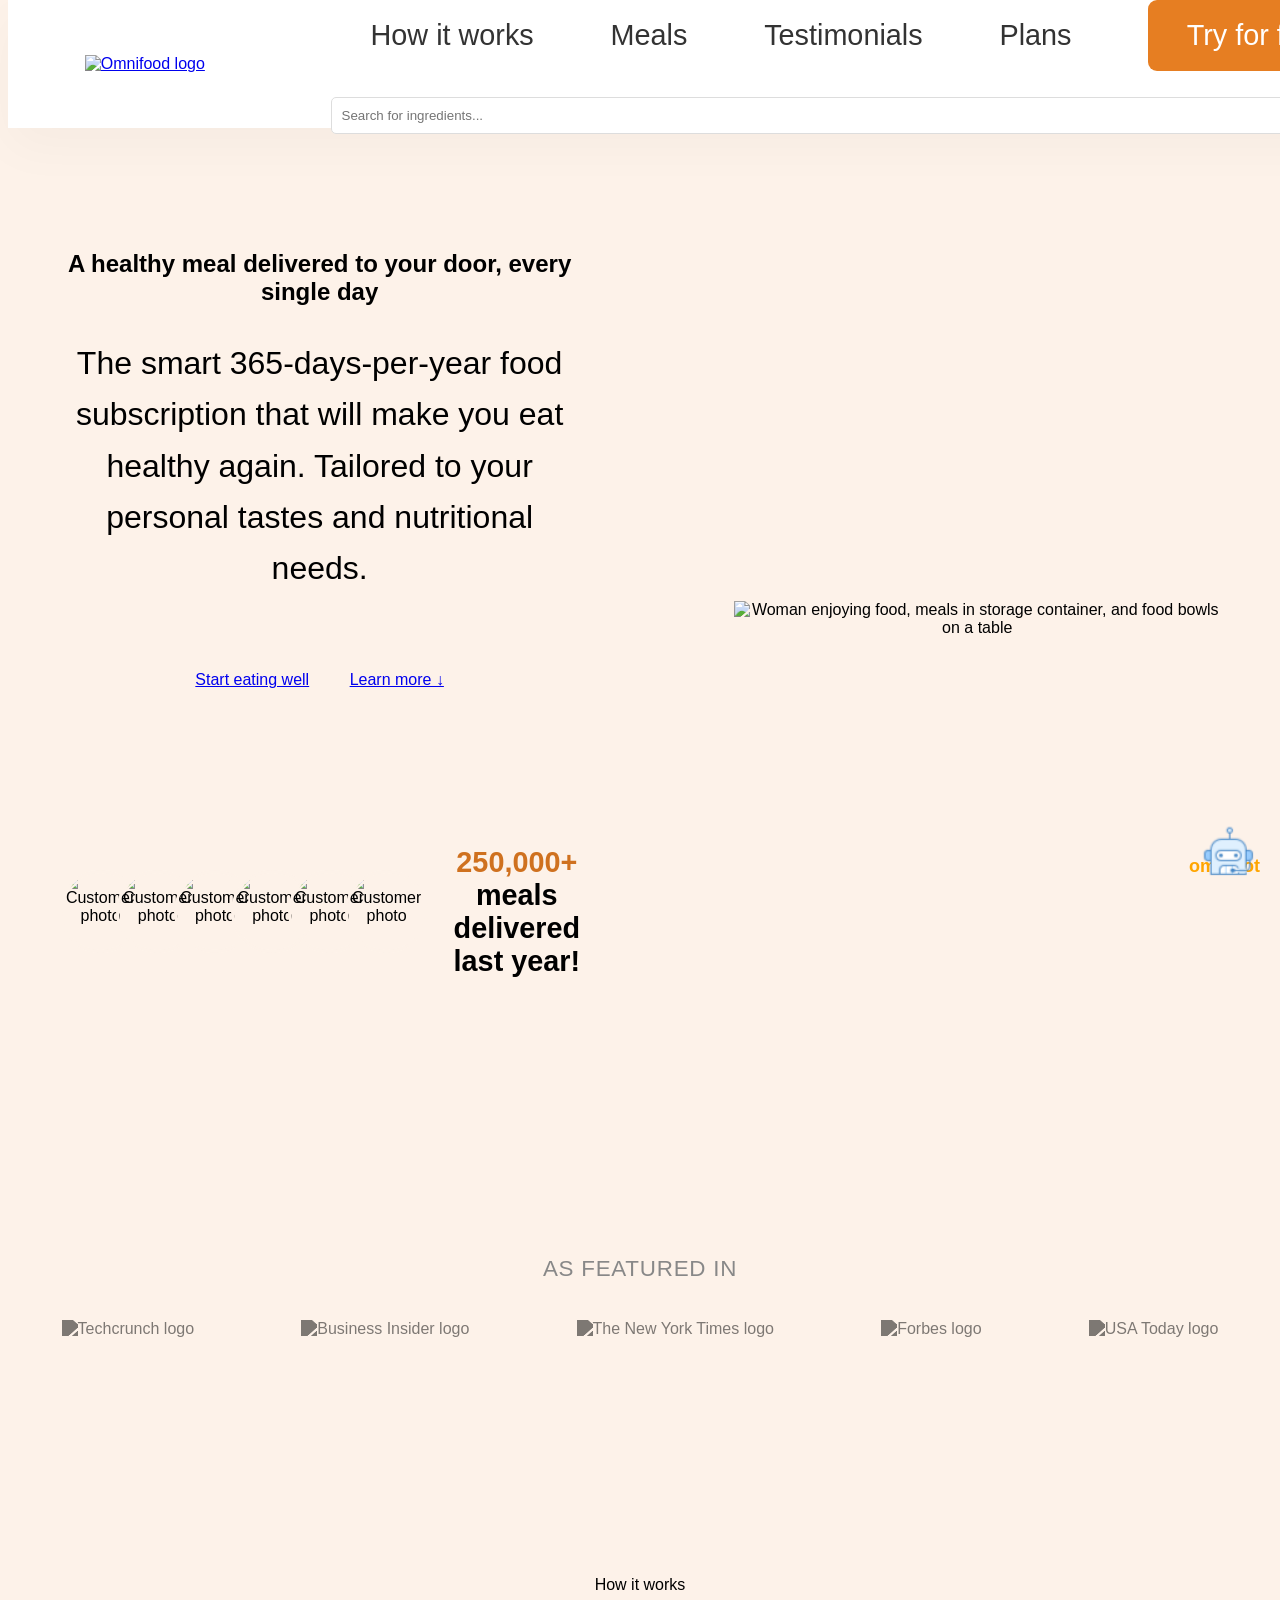
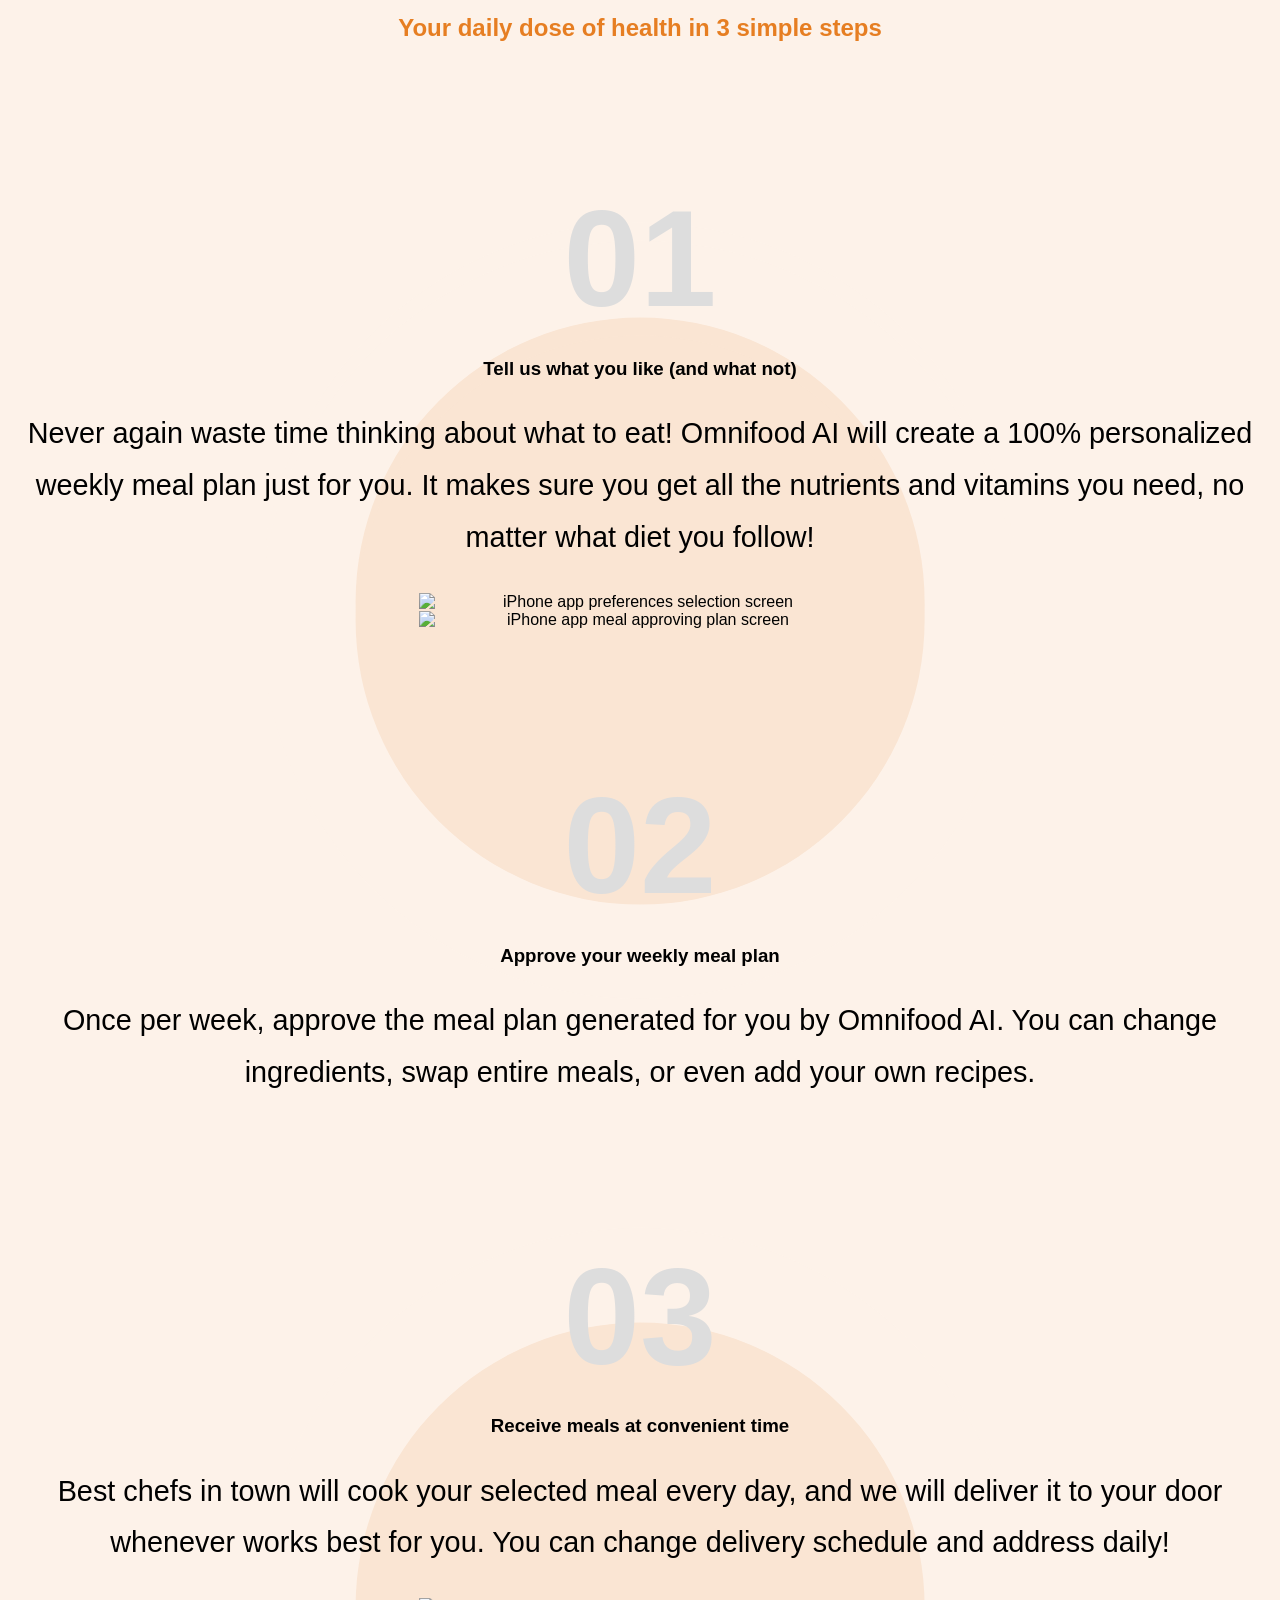
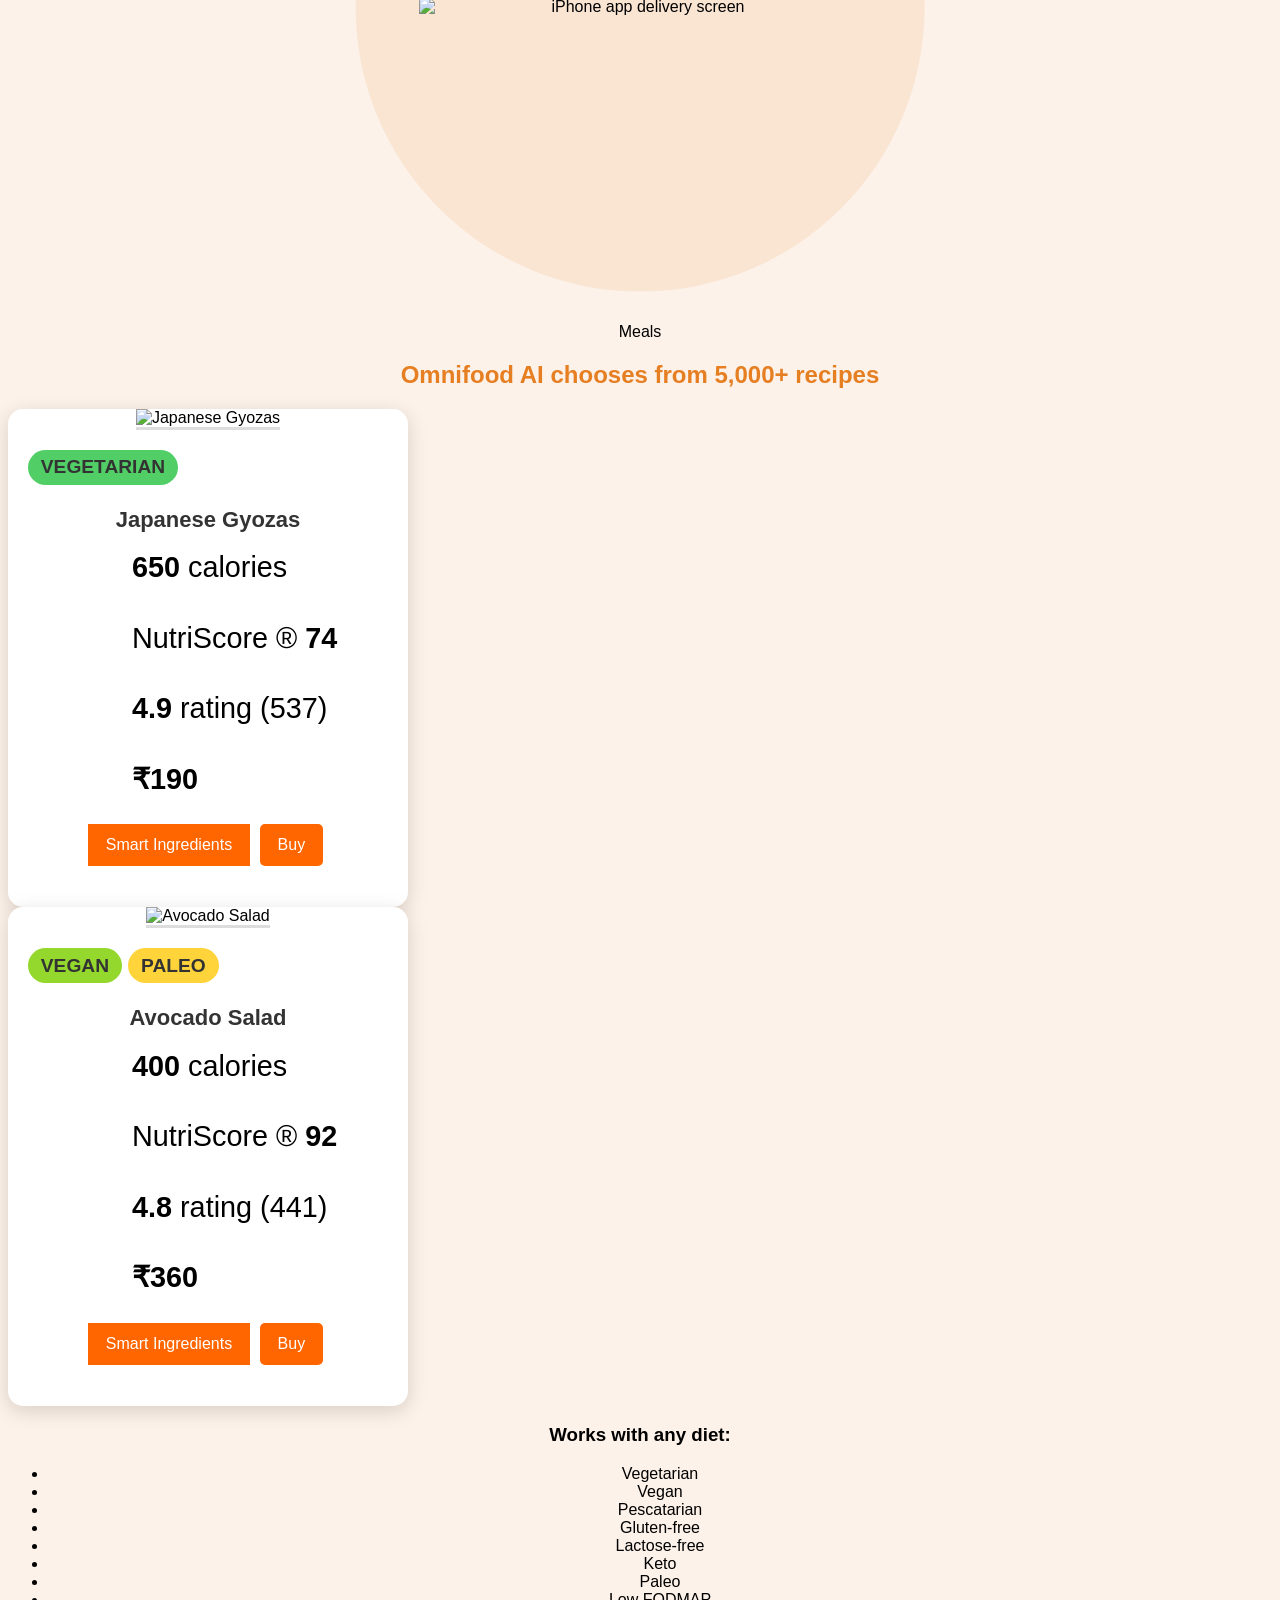
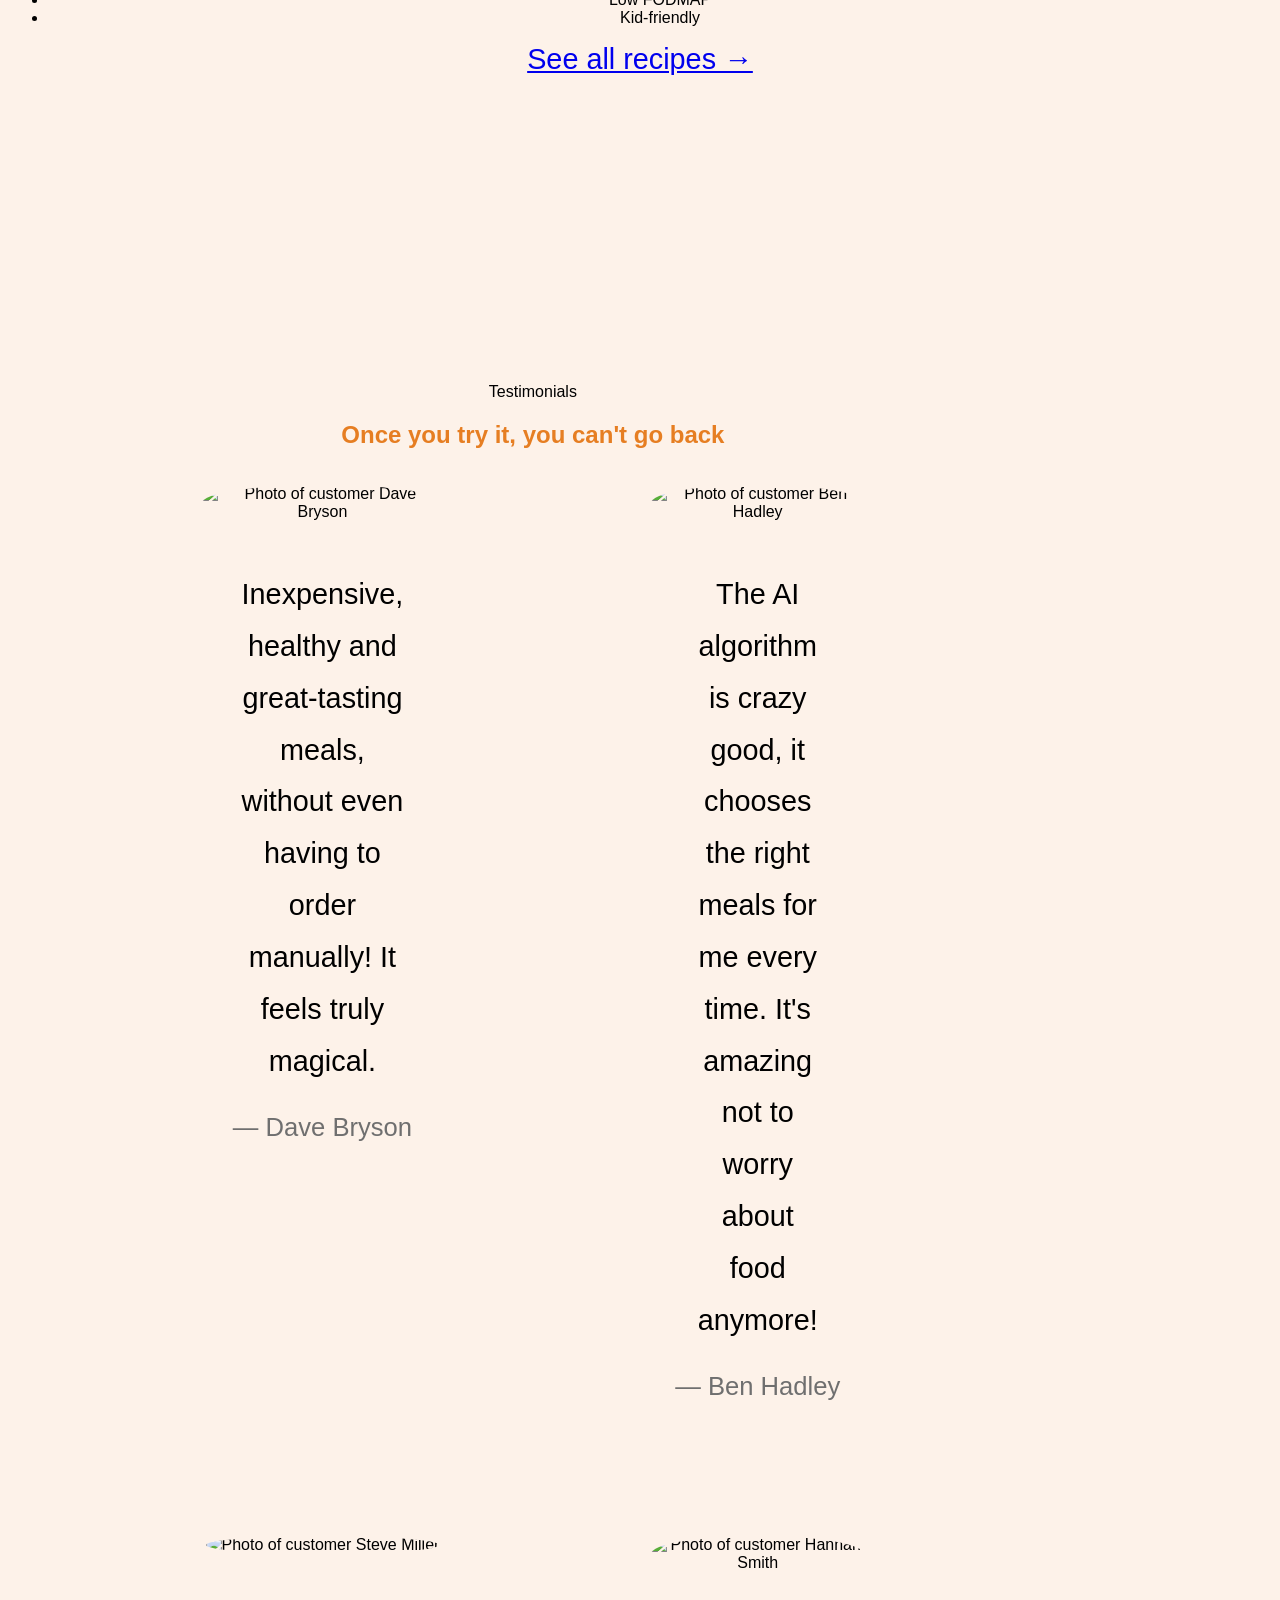
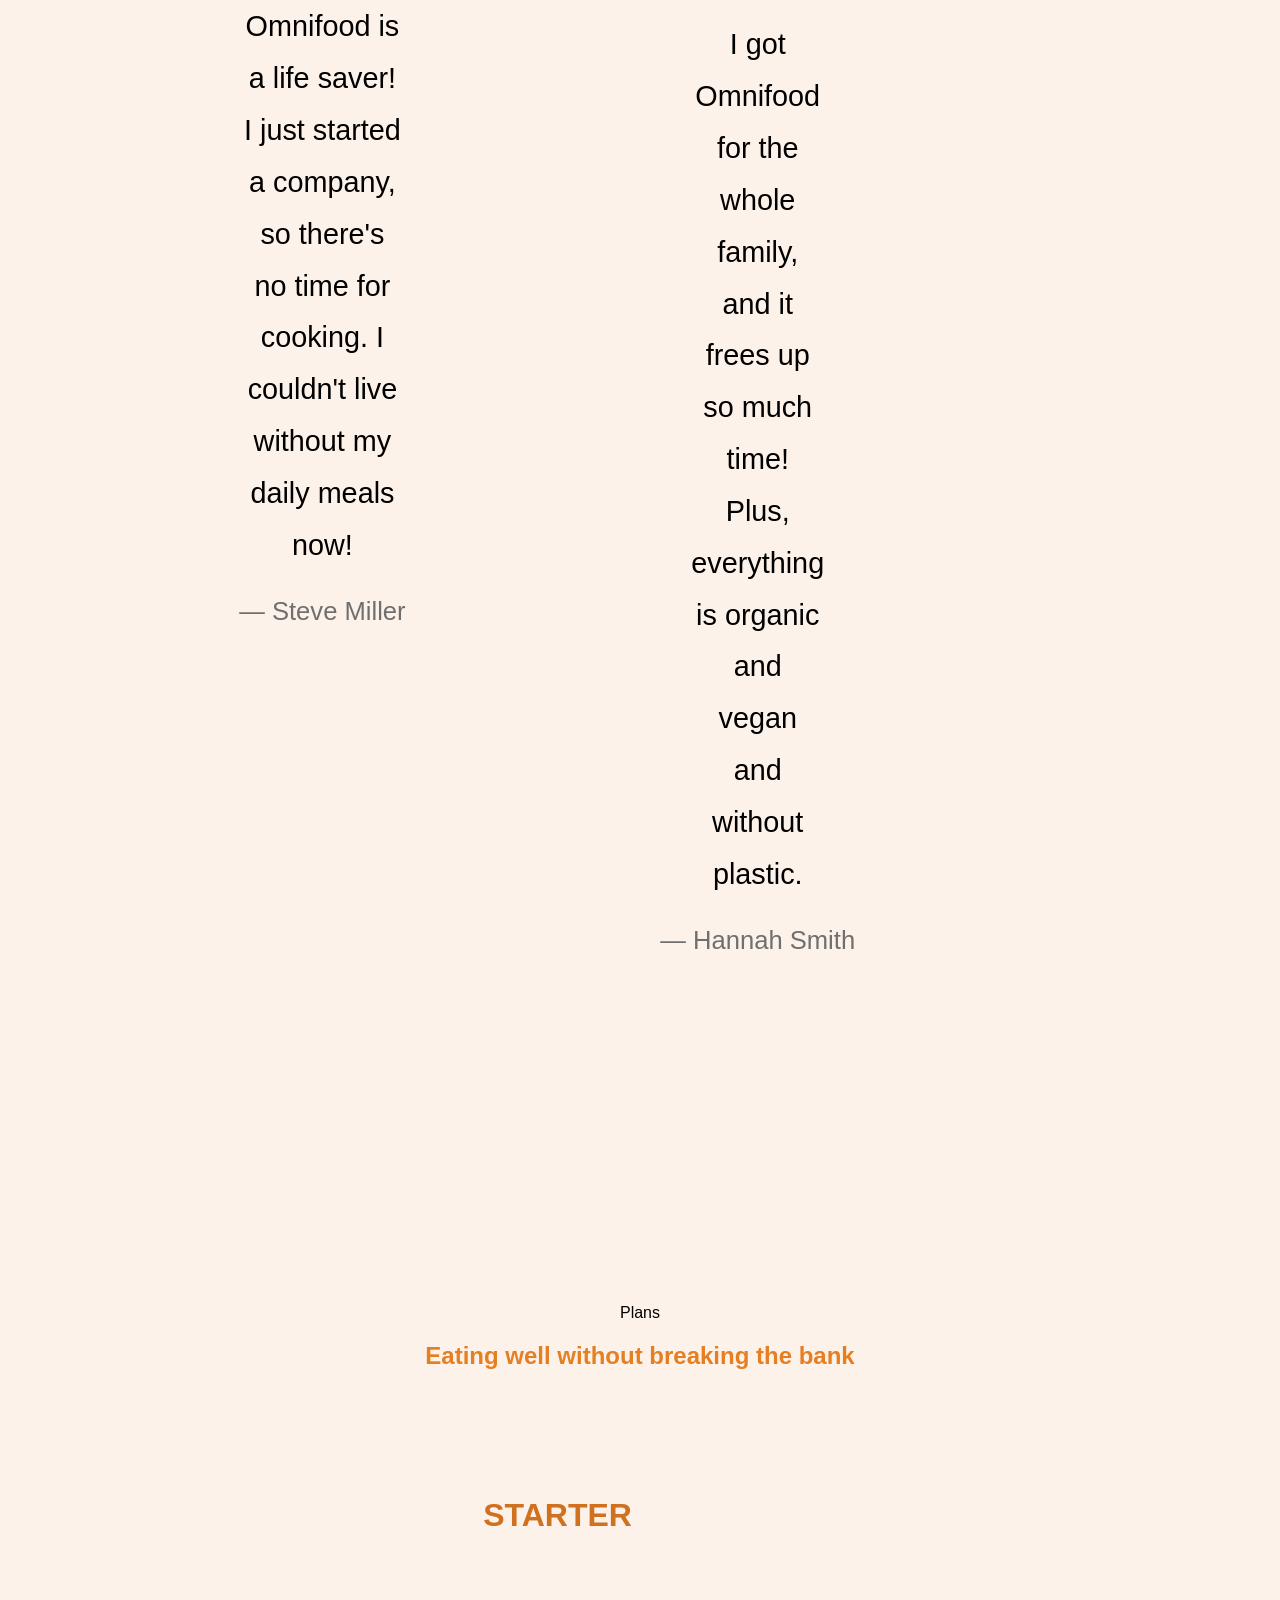
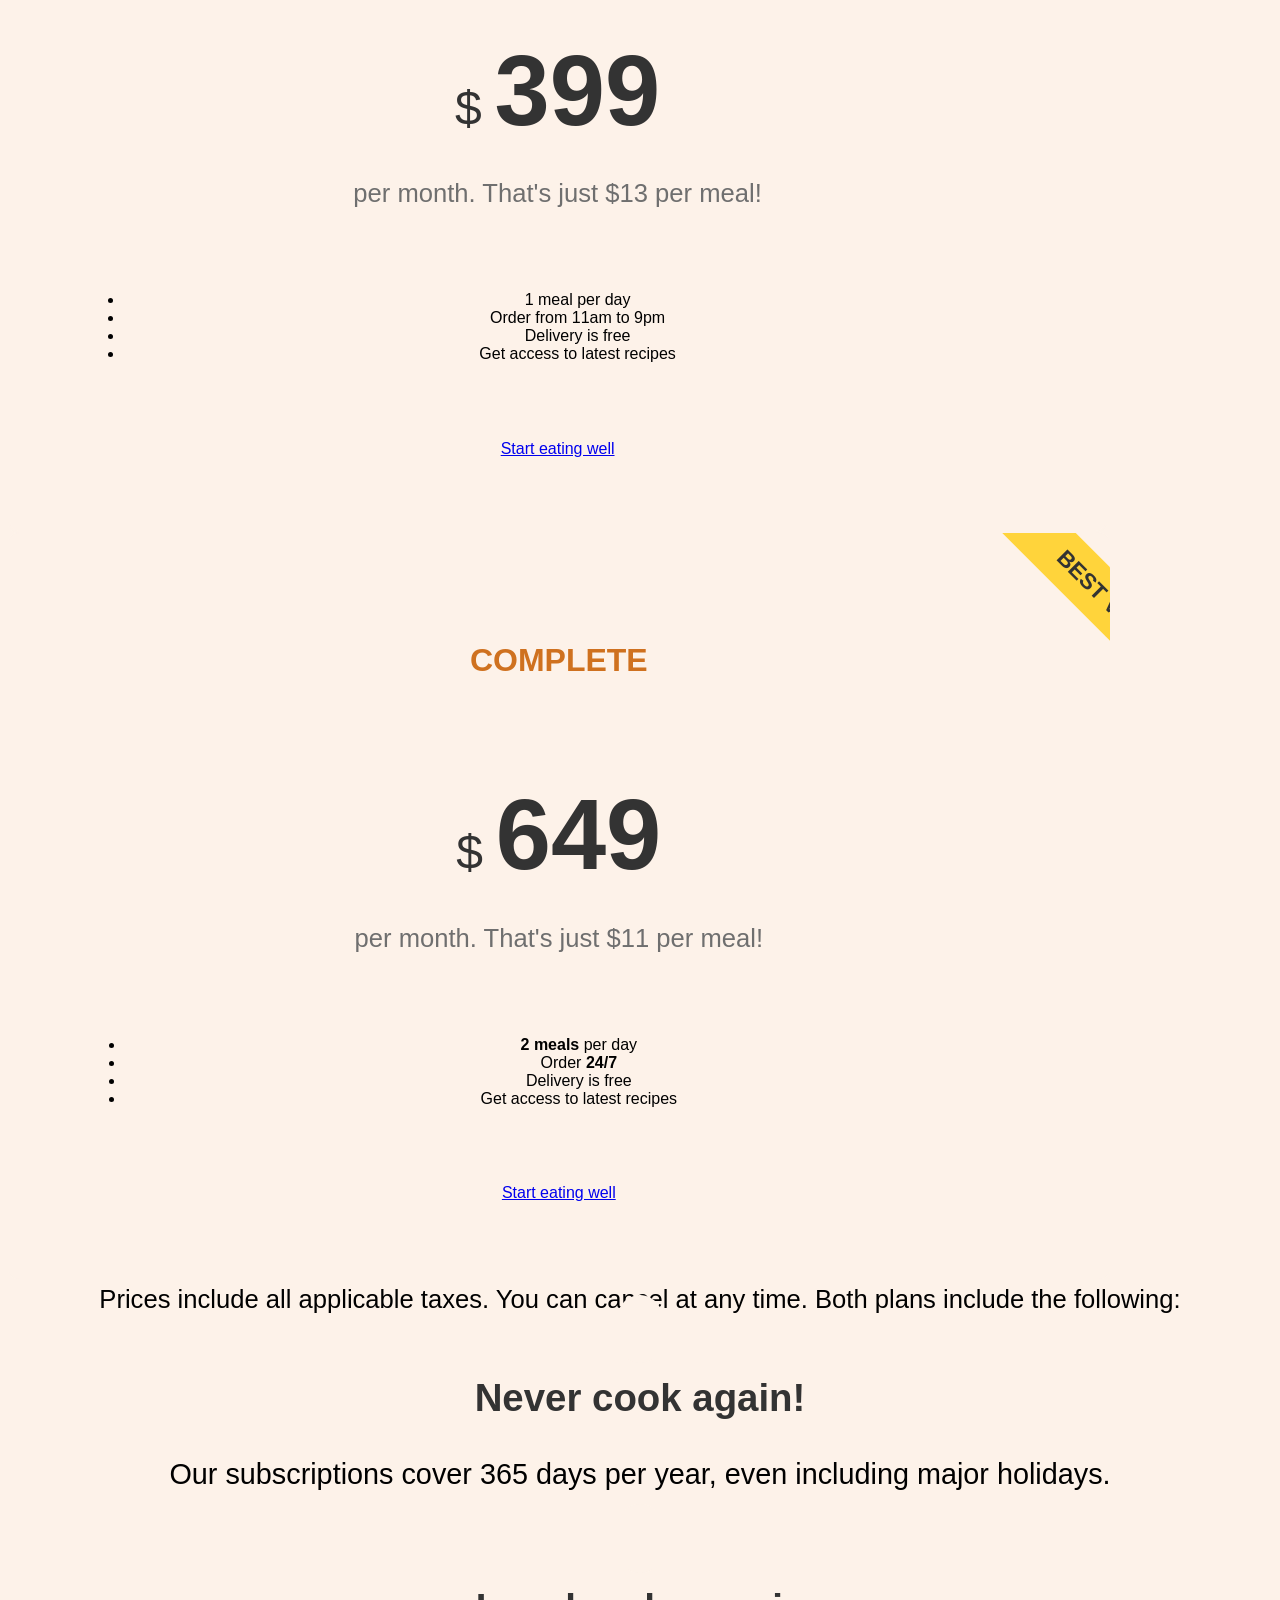
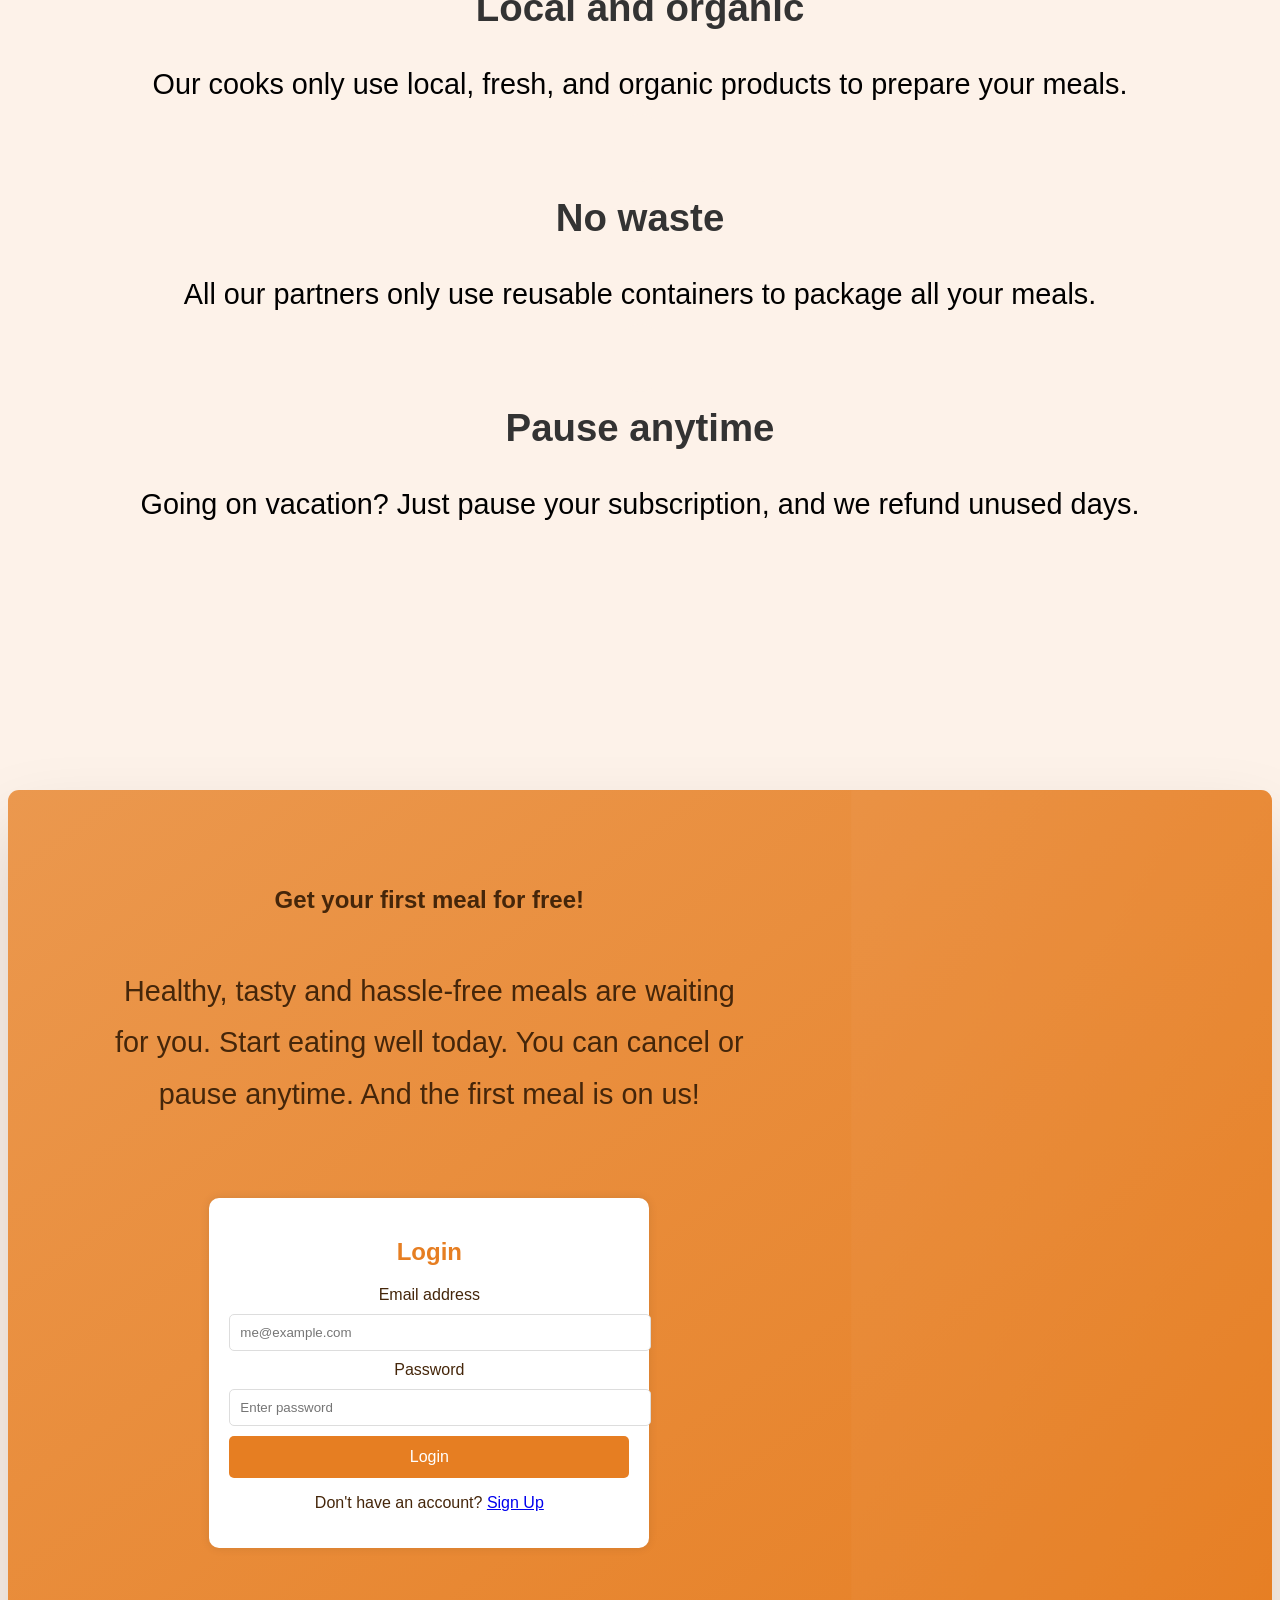
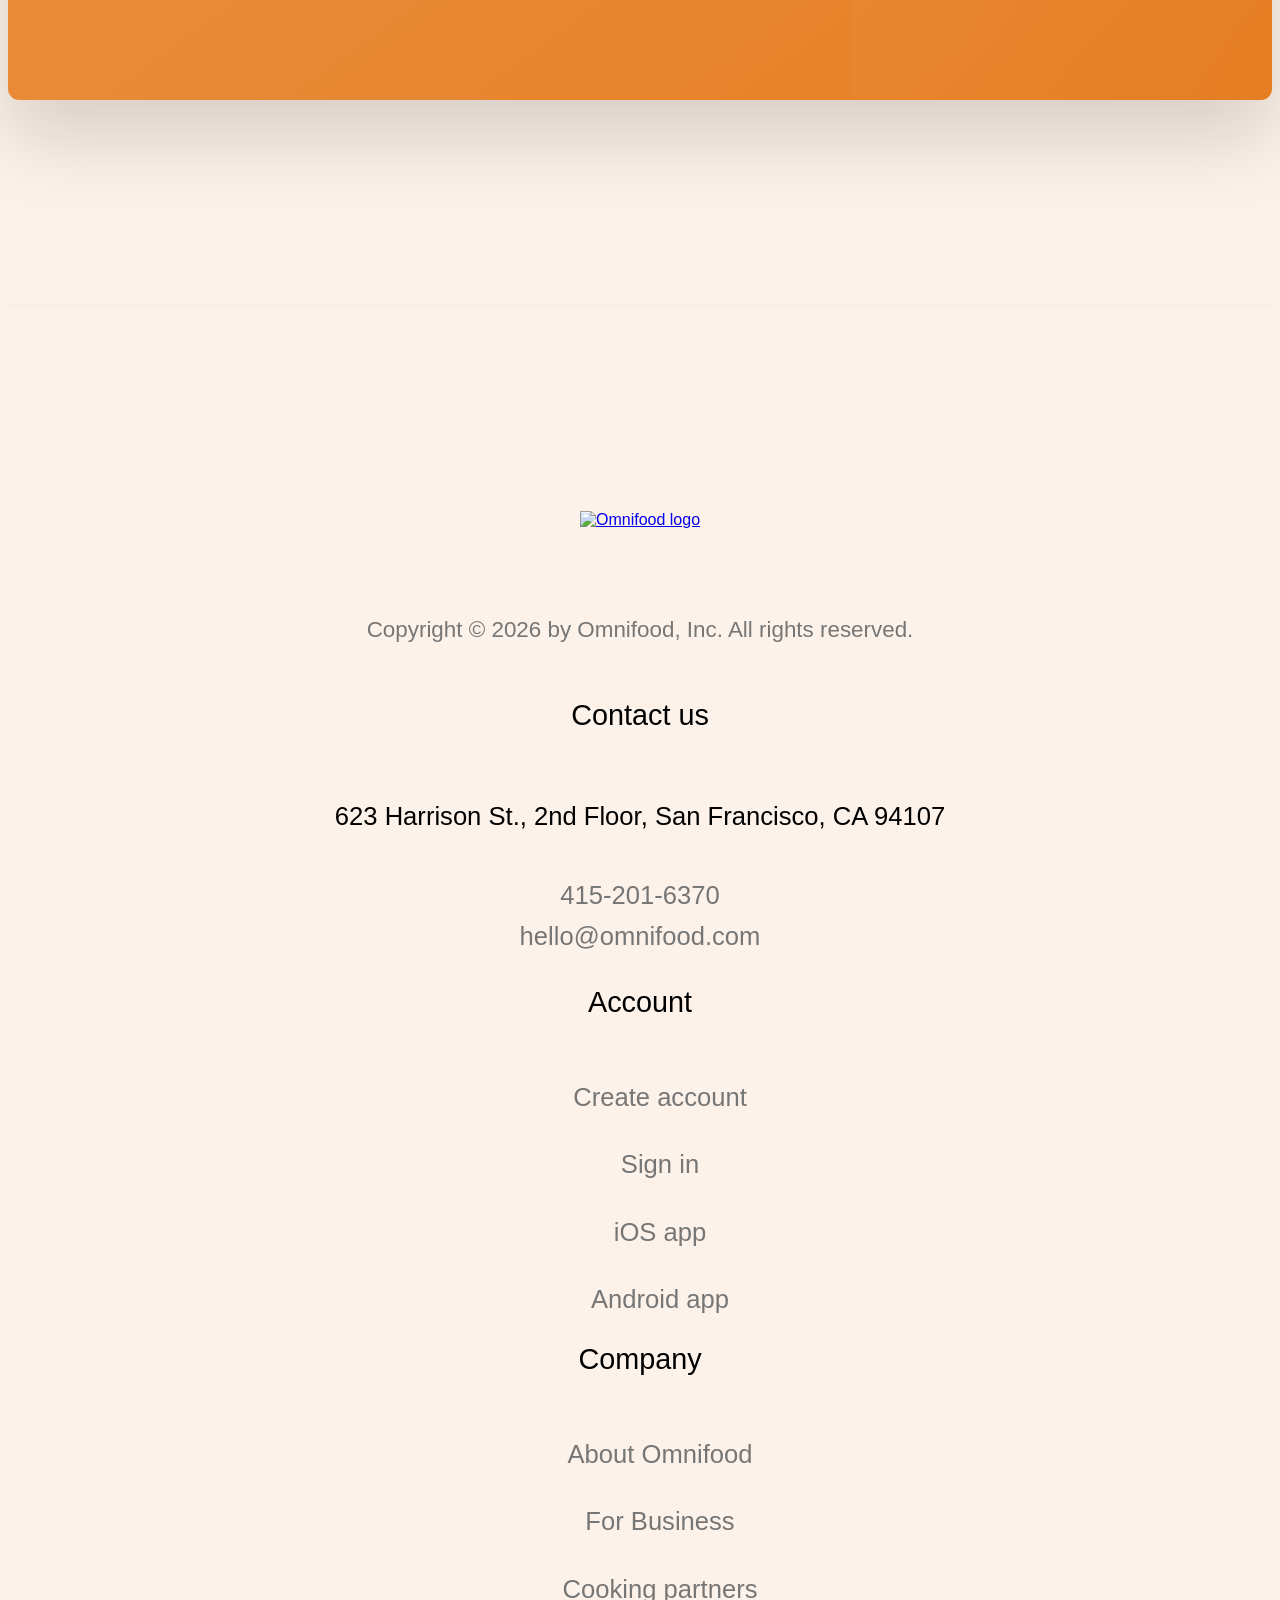
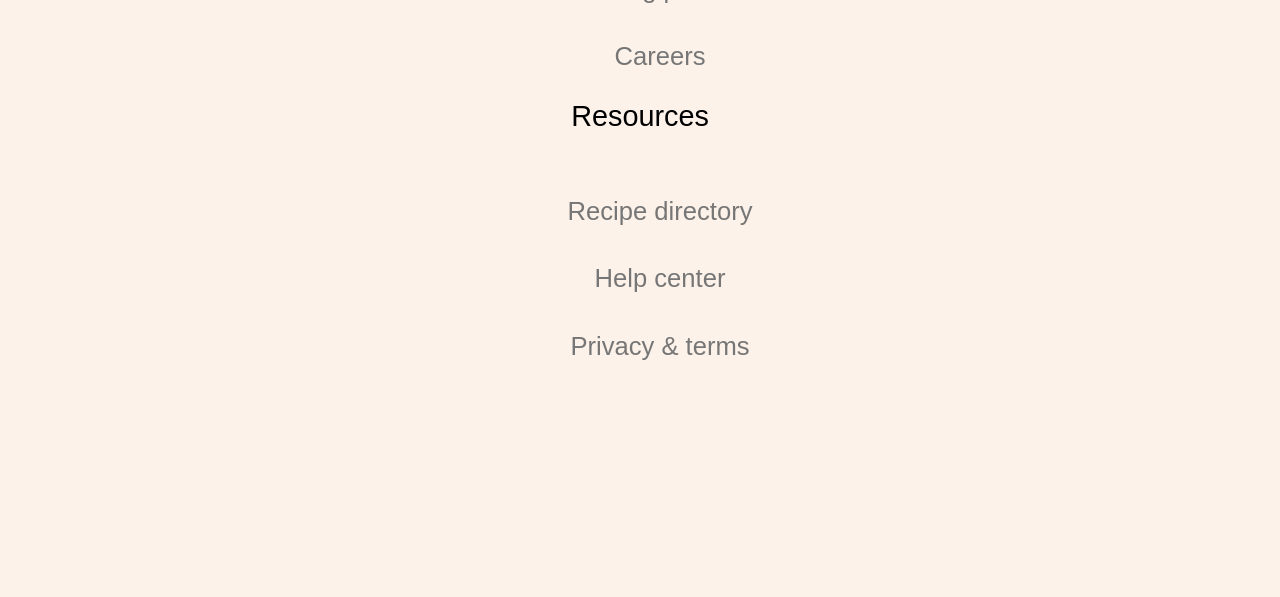
==== commit ecb02fe7: "second commit" ====
--- a/index.html
+++ b/index.html
@@ -1,4 +1,4 @@
-<!-- <!DOCTYPE html>
+<!DOCTYPE html>
 <html lang="en">
   <head>
     <meta charset="UTF-8" />
@@ -8,7 +8,7 @@
       content="Omnifood is an AI-powered food subscription that will make you eat healthy again, 365 days per year. It's tailored to your personal tastes and nutritional needs."
     />
 
-    Always include this line of code!!! 
+    <!-- Always include this line of code!!! -->
     <meta name="viewport" content="width=device-width, initial-scale=1.0" />
 
     <link rel="icon" href="img/favicon.png" />
@@ -46,11 +46,13 @@
   <body>
     <header class="header">
       <a href="#">
+
         <img class="logo" alt="Omnifood logo" src="img/omnifood-logo.png" />
       </a>
 
       <nav class="main-nav">
-        <ul class="main-nav-list">
+       
+          <ul class="main-nav-list">
           <li><a class="main-nav-link" href="#how">How it works</a></li>
           <li><a class="main-nav-link" href="#meals">Meals</a></li>
           <li>
@@ -59,6 +61,17 @@
           <li><a class="main-nav-link" href="#pricing">Plans</a></li>
           <li><a class="main-nav-link nav-cta" href="#cta">Try for free</a></li>
         </ul>
+        <!-- Search Bar Section -->
+    <div class="search-section">
+      <input type="text" id="search-bar" placeholder="Search for ingredients..." onkeyup="showSuggestions()">
+      <ul id="ingredient-suggestions" class="suggestions-list"></ul>
+    </div>
+    <!-- Recipe List (Initially hidden) -->
+    <div id="recipe-list" class="recipe-list">
+      <!-- Recipe items will be dynamically inserted here -->
+    </div>
+  </section>
+
       </nav>
 
       <button class="btn-mobile-nav">
@@ -141,734 +154,6 @@
         </div>
 
         <div class="container grid grid--2-cols grid--center-v">
-           STEP 01 
-          <div class="step-text-box">
-            <p class="step-number">01</p>
-            <h3 class="heading-tertiary">
-              Tell us what you like (and what not)
-            </h3>
-            <p class="step-description">
-              Never again waste time thinking about what to eat! Omnifood AI
-              will create a 100% personalized weekly meal plan just for you. It
-              makes sure you get all the nutrients and vitamins you need, no
-              matter what diet you follow!
-            </p>
-          </div>
-
-          <div class="step-img-box">
-            <img
-              src="img/app/app-screen-1.png"
-              class="step-img"
-              alt="iPhone app
-            preferences selection screen"
-            />
-          </div>
-
-          STEP 02 
-          <div class="step-img-box">
-            <img
-              src="img/app/app-screen-2.png"
-              class="step-img"
-              alt="iPhone app
-            meal approving plan screen"
-            />
-          </div>
-          <div class="step-text-box">
-            <p class="step-number">02</p>
-            <h3 class="heading-tertiary">Approve your weekly meal plan</h3>
-            <p class="step-description">
-              Once per week, approve the meal plan generated for you by Omnifood
-              AI. You can change ingredients, swap entire meals, or even add
-              your own recipes.
-            </p>
-          </div>
-
-          STEP 03 
-          <div class="step-text-box">
-            <p class="step-number">03</p>
-            <h3 class="heading-tertiary">Receive meals at convenient time</h3>
-            <p class="step-description">
-              Best chefs in town will cook your selected meal every day, and we
-              will deliver it to your door whenever works best for you. You can
-              change delivery schedule and address daily!
-            </p>
-          </div>
-          <div class="step-img-box">
-            <img
-              src="img/app/app-screen-3.png"
-              class="step-img"
-              alt="iPhone app
-            delivery screen"
-            />
-          </div>
-        </div>
-      </section>
-
-      <section class="section-meals" id="meals">
-        <div class="container center-text">
-          <span class="subheading">Meals</span>
-          <h2 class="heading-secondary">
-            Omnifood AI chooses from 5,000+ recipes
-          </h2>
-        </div>
-
-        <div class="container grid grid--3-cols margin-bottom-md">
-          <div class="meal">
-            <img
-              src="img/meals/meal-1.jpg"
-              class="meal-img"
-              alt="Japanese Gyozas"
-            />
-            <div class="meal-content">
-              <div class="meal-tags">
-                <span class="tag tag--vegetarian">Vegetarian</span>
-              </div>
-              <p class="meal-title">Japanese Gyozas</p>
-              <ul class="meal-attributes">
-                <li class="meal-attribute">
-                  <ion-icon class="meal-icon" name="flame-outline"></ion-icon>
-                  <span><strong>650</strong> calories</span>
-                </li>
-                <li class="meal-attribute">
-                  <ion-icon
-                    class="meal-icon"
-                    name="restaurant-outline"
-                  ></ion-icon>
-                  <span>NutriScore &reg; <strong>74</strong></span>
-                </li>
-                <li class="meal-attribute">
-                  <ion-icon class="meal-icon" name="star-outline"></ion-icon>
-                  <span><strong>4.9</strong> rating (537)</span>
-                </li>
-              </ul>
-            </div>
-          </div>
-
-          <div class="meal">
-            <img
-              src="img/meals/meal-2.jpg"
-              class="meal-img"
-              alt="Avocado Salad"
-            />
-            <div class="meal-content">
-              <div class="meal-tags">
-                <span class="tag tag--vegan">Vegan</span>
-                <span class="tag tag--paleo">Paleo</span>
-              </div>
-              <p class="meal-title">Avocado Salad</p>
-              <ul class="meal-attributes">
-                <li class="meal-attribute">
-                  <ion-icon class="meal-icon" name="flame-outline"></ion-icon>
-                  <span><strong>400</strong> calories</span>
-                </li>
-                <li class="meal-attribute">
-                  <ion-icon
-                    class="meal-icon"
-                    name="restaurant-outline"
-                  ></ion-icon>
-                  <span>NutriScore &reg; <strong>92</strong></span>
-                </li>
-                <li class="meal-attribute">
-                  <ion-icon class="meal-icon" name="star-outline"></ion-icon>
-                  <span><strong>4.8</strong> rating (441)</span>
-                </li>
-              </ul>
-            </div>
-          </div>
-
-          <div class="diets">
-            <h3 class="heading-tertiary">Works with any diet:</h3>
-            <ul class="list">
-              <li class="list-item">
-                <ion-icon class="list-icon" name="checkmark-outline"></ion-icon>
-                <span>Vegetarian</span>
-              </li>
-              <li class="list-item">
-                <ion-icon class="list-icon" name="checkmark-outline"></ion-icon>
-                <span>Vegan</span>
-              </li>
-              <li class="list-item">
-                <ion-icon class="list-icon" name="checkmark-outline"></ion-icon>
-                <span>Pescatarian</span>
-              </li>
-              <li class="list-item">
-                <ion-icon class="list-icon" name="checkmark-outline"></ion-icon>
-                <span>Gluten-free</span>
-              </li>
-              <li class="list-item">
-                <ion-icon class="list-icon" name="checkmark-outline"></ion-icon>
-                <span>Lactose-free</span>
-              </li>
-              <li class="list-item">
-                <ion-icon class="list-icon" name="checkmark-outline"></ion-icon>
-                <span>Keto</span>
-              </li>
-              <li class="list-item">
-                <ion-icon class="list-icon" name="checkmark-outline"></ion-icon>
-                <span>Paleo</span>
-              </li>
-              <li class="list-item">
-                <ion-icon class="list-icon" name="checkmark-outline"></ion-icon>
-                <span>Low FODMAP</span>
-              </li>
-              <li class="list-item">
-                <ion-icon class="list-icon" name="checkmark-outline"></ion-icon>
-                <span>Kid-friendly</span>
-              </li>
-            </ul>
-          </div>
-        </div>
-
-        <div class="container all-recipes">
-          <a href="#" class="link">See all recipes &rarr;</a>
-        </div>
-      </section>
-
-      <section class="section-testimonials" id="testimonials">
-        <div class="testimonials-container">
-          <span class="subheading">Testimonials</span>
-          <h2 class="heading-secondary">Once you try it, you can't go back</h2>
-
-          <div class="testimonials">
-            <figure class="testimonial">
-              <img
-                class="testimonial-img"
-                alt="Photo of customer Dave Bryson"
-                src="img/customers/dave.jpg"
-              />
-              <blockquote class="testimonial-text">
-                Inexpensive, healthy and great-tasting meals, without even
-                having to order manually! It feels truly magical.
-              </blockquote>
-              <p class="testimonial-name">&mdash; Dave Bryson</p>
-            </figure>
-
-            <figure class="testimonial">
-              <img
-                class="testimonial-img"
-                alt="Photo of customer Ben Hadley"
-                src="img/customers/ben.jpg"
-              />
-              <blockquote class="testimonial-text">
-                The AI algorithm is crazy good, it chooses the right meals for
-                me every time. It's amazing not to worry about food anymore!
-              </blockquote>
-              <p class="testimonial-name">&mdash; Ben Hadley</p>
-            </figure>
-
-            <figure class="testimonial">
-              <img
-                class="testimonial-img"
-                alt="Photo of customer Steve Miller"
-                src="img/customers/steve.jpg"
-              />
-              <blockquote class="testimonial-text">
-                Omnifood is a life saver! I just started a company, so there's
-                no time for cooking. I couldn't live without my daily meals now!
-              </blockquote>
-              <p class="testimonial-name">&mdash; Steve Miller</p>
-            </figure>
-
-            <figure class="testimonial">
-              <img
-                class="testimonial-img"
-                alt="Photo of customer Hannah Smith"
-                src="img/customers/hannah.jpg"
-              />
-              <blockquote class="testimonial-text">
-                I got Omnifood for the whole family, and it frees up so much
-                time! Plus, everything is organic and vegan and without plastic.
-              </blockquote>
-              <p class="testimonial-name">&mdash; Hannah Smith</p>
-            </figure>
-          </div>
-        </div>
-
-        <div class="gallery">
-          <figure class="gallery-item">
-            <img
-              src="img/gallery/gallery-1.jpg"
-              alt="Photo of beautifully
-            arranged food"
-            />
-             <figcaption>Caption</figcaption> 
-          </figure>
-          <figure class="gallery-item">
-            <img
-              src="img/gallery/gallery-2.jpg"
-              alt="Photo of beautifully
-            arranged food"
-            />
-          </figure>
-          <figure class="gallery-item">
-            <img
-              src="img/gallery/gallery-3.jpg"
-              alt="Photo of beautifully
-            arranged food"
-            />
-          </figure>
-          <figure class="gallery-item">
-            <img
-              src="img/gallery/gallery-4.jpg"
-              alt="Photo of beautifully
-            arranged food"
-            />
-          </figure>
-          <figure class="gallery-item">
-            <img
-              src="img/gallery/gallery-5.jpg"
-              alt="Photo of beautifully
-            arranged food"
-            />
-          </figure>
-          <figure class="gallery-item">
-            <img
-              src="img/gallery/gallery-6.jpg"
-              alt="Photo of beautifully
-            arranged food"
-            />
-          </figure>
-          <figure class="gallery-item">
-            <img
-              src="img/gallery/gallery-7.jpg"
-              alt="Photo of beautifully
-            arranged food"
-            />
-          </figure>
-          <figure class="gallery-item">
-            <img
-              src="img/gallery/gallery-8.jpg"
-              alt="Photo of beautifully
-            arranged food"
-            />
-          </figure>
-          <figure class="gallery-item">
-            <img
-              src="img/gallery/gallery-9.jpg"
-              alt="Photo of beautifully
-            arranged food"
-            />
-          </figure>
-          <figure class="gallery-item">
-            <img
-              src="img/gallery/gallery-10.jpg"
-              alt="Photo of beautifully
-            arranged food"
-            />
-          </figure>
-          <figure class="gallery-item">
-            <img
-              src="img/gallery/gallery-11.jpg"
-              alt="Photo of beautifully
-            arranged food"
-            />
-          </figure>
-          <figure class="gallery-item">
-            <img
-              src="img/gallery/gallery-12.jpg"
-              alt="Photo of beautifully
-            arranged food"
-            />
-          </figure>
-        </div>
-      </section>
-
-      <section class="section-pricing" id="pricing">
-        <div class="container">
-          <span class="subheading">Plans</span>
-          <h2 class="heading-secondary">
-            Eating well without breaking the bank
-          </h2>
-        </div>
-
-        <div class="container grid grid--2-cols margin-bottom-md">
-          <div class="pricing-plan pricing-plan--starter">
-            <header class="plan-header">
-              <p class="plan-name">Starter</p>
-              <p class="plan-price"><span>$</span>399</p>
-              <p class="plan-text">per month. That's just $13 per meal!</p>
-            </header>
-            <ul class="list">
-              <li class="list-item">
-                <ion-icon class="list-icon" name="checkmark-outline"></ion-icon>
-                <span>1 meal per day</span>
-              </li>
-              <li class="list-item">
-                <ion-icon class="list-icon" name="checkmark-outline"></ion-icon>
-                <span>Order from 11am to 9pm</span>
-              </li>
-              <li class="list-item">
-                <ion-icon class="list-icon" name="checkmark-outline"></ion-icon>
-                <span>Delivery is free</span>
-              </li>
-              <li class="list-item">
-                <ion-icon class="list-icon" name="close-outline"></ion-icon>
-                <span>Get access to latest recipes</span>
-              </li>
-            </ul>
-            <div class="plan-sign-up">
-              <a href="#" class="btn btn--full">Start eating well</a>
-            </div>
-          </div>
-
-          <div class="pricing-plan pricing-plan--complete">
-            <header class="plan-header">
-              <p class="plan-name">Complete</p>
-              <p class="plan-price"><span>$</span>649</p>
-              <p class="plan-text">per month. That's just $11 per meal!</p>
-            </header>
-            <ul class="list">
-              <li class="list-item">
-                <ion-icon class="list-icon" name="checkmark-outline"></ion-icon>
-                <span><strong>2 meals</strong> per day</span>
-              </li>
-              <li class="list-item">
-                <ion-icon class="list-icon" name="checkmark-outline"></ion-icon>
-                <span>Order <strong>24/7</strong></span>
-              </li>
-              <li class="list-item">
-                <ion-icon class="list-icon" name="checkmark-outline"></ion-icon>
-                <span>Delivery is free</span>
-              </li>
-              <li class="list-item">
-                <ion-icon class="list-icon" name="checkmark-outline"></ion-icon>
-                <span>Get access to latest recipes</span>
-              </li>
-            </ul>
-            <div class="plan-sign-up">
-              <a href="#" class="btn btn--full">Start eating well</a>
-            </div>
-          </div>
-        </div>
-
-        <div class="container grid">
-          <aside class="plan-details">
-            Prices include all applicable taxes. You can cancel at any time.
-            Both plans include the following:
-          </aside>
-        </div>
-
-        <div class="container grid grid--4-cols">
-          <div class="feature">
-            <ion-icon class="feature-icon" name="infinite-outline"></ion-icon>
-            <p class="feature-title">Never cook again!</p>
-            <p class="feature-text">
-              Our subscriptions cover 365 days per year, even including major
-              holidays.
-            </p>
-          </div>
-          <div class="feature">
-            <ion-icon class="feature-icon" name="nutrition-outline"></ion-icon>
-            <p class="feature-title">Local and organic</p>
-            <p class="feature-text">
-              Our cooks only use local, fresh, and organic products to prepare
-              your meals.
-            </p>
-          </div>
-          <div class="feature">
-            <ion-icon class="feature-icon" name="leaf-outline"></ion-icon>
-            <p class="feature-title">No waste</p>
-            <p class="feature-text">
-              All our partners only use reusable containers to package all your
-              meals.
-            </p>
-          </div>
-          <div class="feature">
-            <ion-icon class="feature-icon" name="pause-outline"></ion-icon>
-            <p class="feature-title">Pause anytime</p>
-            <p class="feature-text">
-              Going on vacation? Just pause your subscription, and we refund
-              unused days.
-            </p>
-          </div>
-        </div>
-      </section>
-
-      <section class="section-cta" id="cta">
-        <div class="container">
-          <div class="cta">
-            <div class="cta-text-box">
-              <h2 class="heading-secondary">Get your first meal for free!</h2>
-              <p class="cta-text">
-                Healthy, tasty and hassle-free meals are waiting for you. Start
-                eating well today. You can cancel or pause anytime. And the
-                first meal is on us!
-              </p>
-
-              <form class="cta-form" name="sign-up" netlify>
-                <div>
-                  <label for="full-name">Full Name</label>
-                  <input
-                    id="full-name"
-                    type="text"
-                    placeholder="John Smith"
-                    name="full-name"
-                    required
-                  />
-                </div>
-
-                <div>
-                  <label for="email">Email address</label>
-                  <input
-                    id="email"
-                    type="email"
-                    placeholder="me@example.com"
-                    name="email"
-                    required
-                  />
-                </div>
-
-                <div>
-                  <label for="select-where">Where did you hear from us?</label>
-                  <select id="select-where" name="select-where" required>
-                    <option value="">Please choose one option:</option>
-                    <option value="friends">Friends and family</option>
-                    <option value="youtube">YouTube video</option>
-                    <option value="podcast">Podcast</option>
-                    <option value="ad">Facebook ad</option>
-                    <option value="others">Others</option>
-                  </select>
-                </div>
-
-                <button class="btn btn--form">Sign up now</button>
-
-                 <input type="checkbox" />
-                <input type="number" /> 
-              </form>
-            </div>
-            <div
-              class="cta-img-box"
-              role="img"
-              aria-label="Woman enjoying food"
-            ></div>
-          </div>
-        </div>
-      </section>
-    </main>
-
-    <footer class="footer">
-      <div class="container grid grid--footer">
-        <div class="logo-col">
-          <a href="#" class="footer-logo">
-            <img class="logo" alt="Omnifood logo" src="img/omnifood-logo.png" />
-          </a>
-
-          <ul class="social-links">
-            <li>
-              <a class="footer-link" href="#"
-                ><ion-icon class="social-icon" name="logo-instagram"></ion-icon
-              ></a>
-            </li>
-            <li>
-              <a class="footer-link" href="#"
-                ><ion-icon class="social-icon" name="logo-facebook"></ion-icon
-              ></a>
-            </li>
-            <li>
-              <a class="footer-link" href="#"
-                ><ion-icon class="social-icon" name="logo-twitter"></ion-icon
-              ></a>
-            </li>
-          </ul>
-
-          <p class="copyright">
-            Copyright &copy; <span class="year">2027</span> by Omnifood, Inc.
-            All rights reserved.
-          </p>
-        </div>
-
-        <div class="address-col">
-          <p class="footer-heading">Contact us</p>
-          <address class="contacts">
-            <p class="address">
-              623 Harrison St., 2nd Floor, San Francisco, CA 94107
-            </p>
-            <p>
-              <a class="footer-link" href="tel:415-201-6370">415-201-6370</a
-              ><br />
-              <a class="footer-link" href="mailto:hello@omnifood.com"
-                >hello@omnifood.com</a
-              >
-            </p>
-          </address>
-        </div>
-
-        <nav class="nav-col">
-          <p class="footer-heading">Account</p>
-          <ul class="footer-nav">
-            <li><a class="footer-link" href="#">Create account</a></li>
-            <li><a class="footer-link" href="#">Sign in</a></li>
-            <li><a class="footer-link" href="#">iOS app</a></li>
-            <li><a class="footer-link" href="#">Android app</a></li>
-          </ul>
-        </nav>
-
-        <nav class="nav-col">
-          <p class="footer-heading">Company</p>
-          <ul class="footer-nav">
-            <li><a class="footer-link" href="#">About Omnifood</a></li>
-            <li><a class="footer-link" href="#">For Business</a></li>
-            <li><a class="footer-link" href="#">Cooking partners</a></li>
-            <li><a class="footer-link" href="#">Careers</a></li>
-          </ul>
-        </nav>
-
-        <nav class="nav-col">
-          <p class="footer-heading">Resources</p>
-          <ul class="footer-nav">
-            <li><a class="footer-link" href="#">Recipe directory </a></li>
-            <li><a class="footer-link" href="#">Help center</a></li>
-            <li><a class="footer-link" href="#">Privacy & terms</a></li>
-          </ul>
-        </nav>
-      </div>
-    </footer>
-  </body>
-</html> -->
-<!DOCTYPE html>
-<html lang="en">
-  <head>
-    <meta charset="UTF-8" />
-    <meta http-equiv="X-UA-Compatible" content="IE=edge" />
-    <meta
-      name="description"
-      content="Omnifood is an AI-powered food subscription that will make you eat healthy again, 365 days per year. It's tailored to your personal tastes and nutritional needs."
-    />
-
-    <!-- Always include this line of code!!! -->
-    <meta name="viewport" content="width=device-width, initial-scale=1.0" />
-
-    <link rel="icon" href="img/favicon.png" />
-    <link rel="apple-touch-icon" href="img/apple-touch-icon.png" />
-
-    <link rel="manifest" href="manifest.webmanifest" />
-
-    <link rel="preconnect" href="https://fonts.gstatic.com" />
-    <link
-      href="https://fonts.googleapis.com/css2?family=Rubik:wght@400;500;600;700&display=swap"
-      rel="stylesheet"
-    />
-
-    <link rel="stylesheet" href="css/general.css" />
-    <link rel="stylesheet" href="css/style.css" />
-    <link rel="stylesheet" href="css/queries.css" />
-
-    <script
-      type="module"
-      src="https://unpkg.com/ionicons@5.4.0/dist/ionicons/ionicons.esm.js"
-    ></script>
-    <script
-      nomodule=""
-      src="https://unpkg.com/ionicons@5.4.0/dist/ionicons/ionicons.js"
-    ></script>
-
-    <script
-      defer
-      src="https://unpkg.com/smoothscroll-polyfill@0.4.4/dist/smoothscroll.min.js"
-    ></script>
-    <script defer src="js/script.js"></script>
-
-    <title>Omnifood &mdash; Never Cook Again!</title>
-  </head>
-  <body>
-    <header class="header">
-      <a href="#">
-        <img class="logo" alt="Omnifood logo" src="img/omnifood-logo.png" />
-      </a>
-
-      <nav class="main-nav">
-       
-          <ul class="main-nav-list">
-          <li><a class="main-nav-link" href="#how">How it works</a></li>
-          <li><a class="main-nav-link" href="#meals">Meals</a></li>
-          <li>
-            <a class="main-nav-link" href="#testimonials">Testimonials</a>
-          </li>
-          <li><a class="main-nav-link" href="#pricing">Plans</a></li>
-          <li><a class="main-nav-link nav-cta" href="#cta">Try for free</a></li>
-        </ul>
-      </nav>
-
-      <button class="btn-mobile-nav">
-        <ion-icon class="icon-mobile-nav" name="menu-outline"></ion-icon>
-        <ion-icon class="icon-mobile-nav" name="close-outline"></ion-icon>
-      </button>
-    </header>
-
-    <main>
-      <section class="section-hero">
-        <div class="hero">
-          <div class="hero-text-box">
-            <h1 class="heading-primary">
-              A healthy meal delivered to your door, every single day
-            </h1>
-            <p class="hero-description">
-              The smart 365-days-per-year food subscription that will make you
-              eat healthy again. Tailored to your personal tastes and
-              nutritional needs.
-            </p>
-            <a href="#cta" class="btn btn--full margin-right-sm"
-              >Start eating well</a
-            >
-
-            <a href="#how" class="btn btn--outline">Learn more &darr;</a>
-            <div class="delivered-meals">
-              <div class="delivered-imgs">
-                <img src="img/customers/customer-1.jpg" alt="Customer photo" />
-                <img src="img/customers/customer-2.jpg" alt="Customer photo" />
-                <img src="img/customers/customer-3.jpg" alt="Customer photo" />
-                <img src="img/customers/customer-4.jpg" alt="Customer photo" />
-                <img src="img/customers/customer-5.jpg" alt="Customer photo" />
-                <img src="img/customers/customer-6.jpg" alt="Customer photo" />
-              </div>
-              <p class="delivered-text">
-                <span>250,000+</span> meals delivered last year!
-              </p>
-            </div>
-          </div>
-          <div class="hero-img-box">
-            <picture>
-              <source srcset="img/hero.webp" type="image/webp" />
-              <source srcset="img/hero-min.png" type="image/png" />
-
-              <img
-                src="img/hero-min.png"
-                class="hero-img"
-                alt="Woman enjoying food, meals in storage container, and food bowls on a table"
-              />
-            </picture>
-          </div>
-        </div>
-      </section>
-
-      <section class="section-featured">
-        <div class="container">
-          <h2 class="heading-featured-in">As featured in</h2>
-          <div class="logos">
-            <img src="img/logos/techcrunch.png" alt="Techcrunch logo" />
-            <img
-              src="img/logos/business-insider.png"
-              alt="Business Insider logo"
-            />
-            <img
-              src="img/logos/the-new-york-times.png"
-              alt="The New York Times logo"
-            />
-            <img src="img/logos/forbes.png" alt="Forbes logo" />
-            <img src="img/logos/usa-today.png" alt="USA Today logo" />
-          </div>
-        </div>
-      </section>
-
-      <section class="section-how" id="how">
-        <div class="container">
-          <span class="subheading">How it works</span>
-          <h2 class="heading-secondary">
-            Your daily dose of health in 3 simple steps
-          </h2>
-        </div>
-
-        <div class="container grid grid--2-cols grid--center-v">
           <!-- STEP 01 -->
           <div class="step-text-box">
             <p class="step-number">01</p>
@@ -942,7 +227,7 @@
 
          <div class="container grid grid--3-cols margin-bottom-md">
            
-           <div class="meal">
+          <div class="meal" data-name="Japanese gyozas" data-price="190">
             <img src="img/meals/meal-1.jpg" class="meal-img" alt="Japanese Gyozas" />
             <div class="meal-content">
               <div class="meal-tags">
@@ -962,13 +247,18 @@
                   <ion-icon class="meal-icon" name="star-outline"></ion-icon>
                   <span><strong>4.9</strong> rating (537)</span>
                 </li>
+                <li class="meal-attribute">
+                  <ion-icon class="meal-icon" name="cash-outline"></ion-icon>
+                  <span><strong>₹190</strong></span>
+                </li>
               </ul>
               <button class="btn swap-btn" data-meal="gyozas">Smart Ingredients</button>
+              <button class="btn buy-btn">Buy</button>
               <ul class="swapped-ingredients" id="gyozas-swaps"></ul>
             </div>
           </div>
           
-          <div class="meal">
+          <div class="meal" data-name="avocado salad" data-price="360">
             <img src="img/meals/meal-2.jpg" class="meal-img" alt="Avocado Salad" />
             <div class="meal-content">
               <div class="meal-tags">
@@ -989,11 +279,20 @@
                   <ion-icon class="meal-icon" name="star-outline"></ion-icon>
                   <span><strong>4.8</strong> rating (441)</span>
                 </li>
+                <li class="meal-attribute">
+                  <ion-icon class="meal-icon" name="cash-outline"></ion-icon>
+                  <span><strong>₹360</strong></span>
+                </li>
               </ul>
-              <button class="btn swap-btn" data-meal="salad">Smart Ingredients</button>
-              <ul class="swapped-ingredients" id="salad-swaps"></ul>
+            <!-- Avocado Salad -->
+<button class="btn swap-btn" data-meal="avocado-salad">Smart Ingredients</button>
+<button class="btn buy-btn">Buy</button>
+<ul class="swapped-ingredients" id="avocado-salad-swaps"></ul>
+
             </div>
           </div>
+
+          
           <div class="chatbot-container">
             <button class="chatbot-btn">
               <img src="img/chatbot-icon.png" alt="Chatbot" />
@@ -1056,8 +355,10 @@
         </div> 
 
         <div class="container all-recipes">
-          <a href="#" class="link">See all recipes &rarr;</a>
-        </div>
+          <a href="recipes.html" class="link" id="see-all-recipes">See all recipes &rarr;</a>
+        </div>
+        
+      
       </section>
 
       <section class="section-testimonials" id="testimonials">
@@ -1331,7 +632,7 @@
                 first meal is on us!
               </p>
 
-              <form class="cta-form" name="sign-up" netlify>
+              <!-- <form class="cta-form" name="sign-up" netlify>
                 <div>
                   <label for="full-name">Full Name</label>
                   <input
@@ -1366,7 +667,27 @@
                   </select>
                 </div>
 
-                <button class="btn btn--form">Sign up now</button>
+                <button class="btn btn--form">Sign up now</button> -->
+               <!-- Inside index.html -->
+<div class="form-container">
+  <h2>Login</h2>
+  <form id="login-form">
+    <div>
+      <label for="login-email">Email address</label>
+      <input id="login-email" type="email" placeholder="me@example.com" required />
+    </div>
+
+    <div>
+      <label for="login-password">Password</label>
+      <input id="login-password" type="password" placeholder="Enter password" required />
+    </div>
+
+    <button type="submit" class="btn btn--form">Login</button>
+  </form>
+
+  <p>Don't have an account? <a href="signup.html" id="signup-link">Sign Up</a></p>
+</div>
+
 
                 <!-- <input type="checkbox" />
                 <input type="number" /> -->
--- a/css/style.css
+++ b/css/style.css
@@ -777,4 +777,161 @@
 .footer-link:hover,
 .footer-link:active {
   color: #555;
+}
+body {
+  font-family: 'Arial', sans-serif;
+  background-color: #fdf2e9;
+  text-align: center;
+}
+
+.form-container {
+  max-width: 400px;
+  margin: 50px auto;
+  padding: 20px;
+  background: white;
+  border-radius: 10px;
+  box-shadow: 0 0 10px rgba(0, 0, 0, 0.1);
+}
+
+h2 {
+  color: #e67e22;
+}
+
+input, select {
+  width: 100%;
+  padding: 10px;
+  margin: 10px 0;
+  border: 1px solid #ddd;
+  border-radius: 5px;
+}
+
+.btn--form {
+  width: 100%;
+  padding: 10px;
+  background-color: #e67e22;
+  color: white;
+  border: none;
+  border-radius: 5px;
+  cursor: pointer;
+}
+
+.btn--form:hover {
+  background-color: #cf6d17;
+}
+
+.recipes-container {
+  display: grid;
+  grid-template-columns: repeat(3, 1fr);
+  gap: 20px;
+  padding: 20px;
+}
+
+.recipe-card {
+  background: #fff;
+  padding: 15px;
+  border-radius: 10px;
+  text-align: center;
+  box-shadow: 0px 4px 8px rgba(0, 0, 0, 0.2);
+}
+
+.recipe-card img {
+  width: 100%;
+  height: 150px;
+  border-radius: 10px;
+}
+
+.buy-btn, .order-btn {
+  background-color: #ff6600;
+  color: white;
+  border: none;
+  padding: 10px;
+  margin: 5px;
+  cursor: pointer;
+  border-radius: 5px;
+}
+
+/* search bar */
+.suggestions-list {
+  list-style: none;
+  padding: 0;
+  margin: 0;
+  background: white;
+  border: 1px solid #ddd;
+  position: absolute;
+  width: 200px;
+  display: none;
+}
+
+.suggestions-list li {
+  padding: 8px;
+  cursor: pointer;
+}
+
+.suggestions-list li:hover {
+  background: #f0f0f0;
+}
+
+/* all recipes */
+
+/* Container for all recipes */
+/* Ensure meal container displays correctly */
+.meals-container {
+  display: grid;
+  grid-template-columns: repeat(auto-fit, minmax(350px, 1fr)); /* Increased min width */
+  gap: 25px; /* More spacing */
+  padding: 30px;
+  max-width: 1300px; /* Increased max width */
+  margin: auto;
+}
+
+.meal {
+  background: white;
+  border-radius: 15px;
+  box-shadow: 0 5px 20px rgba(0, 0, 0, 0.15);
+  overflow: hidden;
+  text-align: center;
+  transition: transform 0.3s ease-in-out;
+  width: 100%;
+  max-width: 400px; /* Increased max width */
+}
+
+.meal:hover {
+  transform: translateY(-8px);
+}
+
+/* Increase Image Size */
+.meal-img {
+  width: 100%;
+  height: 350px; /* Increased height */
+  object-fit: cover;
+  border-bottom: 3px solid #ddd;
+}
+
+/* Improve Content Spacing */
+.meal-content {
+  padding: 20px;
+}
+
+/* Enlarge Title */
+.meal-title {
+  font-size: 22px;
+  font-weight: bold;
+  margin-bottom: 12px;
+}
+
+/* Enlarge Buttons */
+.btn {
+  font-size: 16px;
+  padding: 12px 18px;
+}
+
+
+/* billing  */
+.billing-container {
+  max-width: 600px;
+  margin: 50px auto;
+  padding: 20px;
+  background: white;
+  border-radius: 10px;
+  box-shadow: 0 0 10px rgba(0, 0, 0, 0.1);
 }
